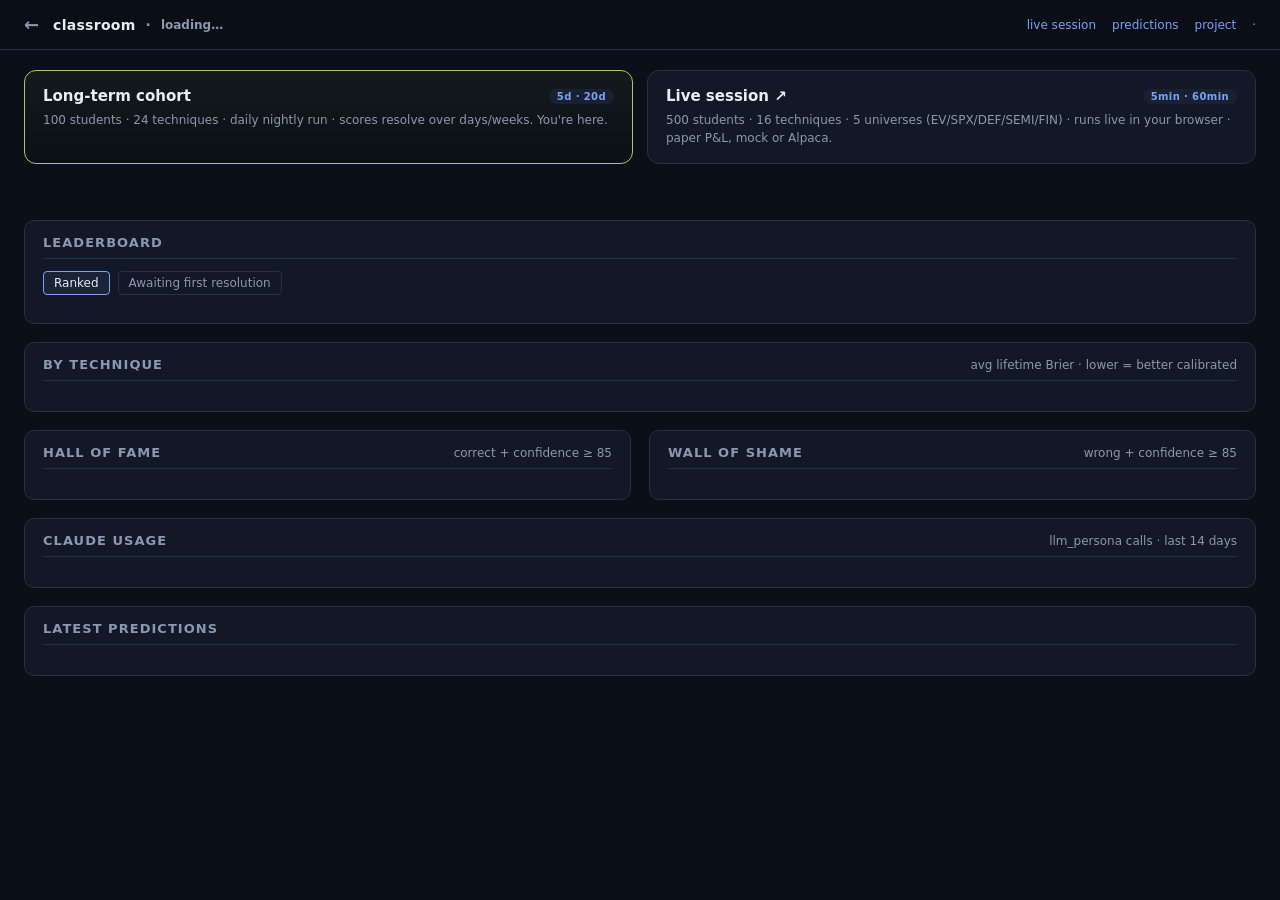
==== static/classroom.html @ 59929da6 "Initial public release Snapshot of the private development repo at ca01cda (2026-09-15). History pri" ====
<!DOCTYPE html>
<html lang="en" class="dark">
<head>
  <meta charset="UTF-8" />
  <meta name="viewport" content="width=device-width, initial-scale=1.0" />
  <title>classroom · forecasters</title>
  <link rel="icon" type="image/svg+xml" href="/static/favicon.svg" />
  <link rel="stylesheet" href="/static/style.css" />
  <link rel="stylesheet" href="/static/classroom.css" />
</head>
<body>
  <header class="topbar">
    <div class="brand">
      <a href="/" class="back-link">←</a>
      <span class="brand-text">classroom</span>
      <span class="muted">·</span>
      <span class="muted small" id="overview-hdr">loading…</span>
    </div>
    <div class="meta">
      <a href="/classroom/live" class="topnav-link small">live session</a>
      <a href="/predictions" class="topnav-link small">predictions</a>
      <a href="/project/classroom" class="topnav-link small">project</a>
      <span class="muted small" id="cls-last">·</span>
    </div>
  </header>

  <main class="cls-main">
    <section class="cohort-picker">
      <a href="/classroom" class="cohort-card cohort-current">
        <div class="cohort-card-head">
          <h2>Long-term cohort</h2>
          <span class="cohort-tag">5d · 20d</span>
        </div>
        <p class="muted small">100 students · 24 techniques · daily nightly run · scores resolve over days/weeks. You're here.</p>
      </a>
      <a href="/classroom/live" class="cohort-card">
        <div class="cohort-card-head">
          <h2>Live session ↗</h2>
          <span class="cohort-tag">5min · 60min</span>
        </div>
        <p class="muted small">500 students · 16 techniques · 5 universes (EV/SPX/DEF/SEMI/FIN) · runs live in your browser · paper P&amp;L, mock or Alpaca.</p>
      </a>
    </section>

    <section id="overview-cards" class="cls-cards"></section>

    <section class="panel" id="learning-lab" hidden>
      <div class="panel-head">
        <h2>Learning Lab</h2>
        <span class="muted small" id="learning-lab-stamp"></span>
      </div>
      <div id="learning-lab-overview" class="cls-cards"></div>
      <div class="cls-two-col" style="margin-top:14px">
        <div>
          <h3 class="muted-small">Improving (trajectory ↘)</h3>
          <div id="lab-improving" class="cls-table"></div>
        </div>
        <div>
          <h3 class="muted-small">Most learned vs naive 70%</h3>
          <div id="lab-most-learned" class="cls-table"></div>
        </div>
      </div>
      <div class="cls-two-col" style="margin-top:14px">
        <div>
          <h3 class="muted-small">Deteriorating (trajectory ↗)</h3>
          <div id="lab-deteriorating" class="cls-table"></div>
        </div>
        <div>
          <h3 class="muted-small">Retirement candidates</h3>
          <div id="lab-retirement" class="cls-table"></div>
        </div>
      </div>
    </section>

    <section class="panel" id="leaderboard-panel">
      <div class="panel-head">
        <h2>Leaderboard</h2>
        <span class="muted small" id="leaderboard-summary"></span>
      </div>
      <div class="cls-tabs">
        <button class="cls-tab active" data-tab="resolved">Ranked</button>
        <button class="cls-tab" data-tab="unresolved">Awaiting first resolution</button>
      </div>
      <div id="leaderboard" class="cls-table"></div>
    </section>

    <section class="panel" id="technique-panel">
      <div class="panel-head">
        <h2>By technique</h2>
        <span class="muted small">avg lifetime Brier · lower = better calibrated</span>
      </div>
      <div id="technique-table" class="cls-table"></div>
    </section>

    <section class="cls-two-col">
      <section class="panel" id="hof-panel">
        <div class="panel-head">
          <h2>Hall of Fame</h2>
          <span class="muted small">correct + confidence ≥ 85</span>
        </div>
        <div id="hof-list" class="cls-hall"></div>
      </section>

      <section class="panel" id="wos-panel">
        <div class="panel-head">
          <h2>Wall of Shame</h2>
          <span class="muted small">wrong + confidence ≥ 85</span>
        </div>
        <div id="wos-list" class="cls-hall"></div>
      </section>
    </section>

    <section class="panel" id="usage-panel">
      <div class="panel-head">
        <h2>Claude usage</h2>
        <span class="muted small">llm_persona calls · last 14 days</span>
      </div>
      <div id="usage-content"></div>
    </section>

    <section class="panel" id="latest-panel">
      <div class="panel-head">
        <h2>Latest predictions</h2>
        <span class="muted small" id="latest-count"></span>
      </div>
      <div id="latest-list" class="cls-latest"></div>
    </section>
  </main>

  <script src="/static/classroom.js"></script>
</body>
</html>
---- static/style.css ----
:root {
  --bg: #0b0f17;
  --panel: #121826;
  --panel-2: #182032;
  --border: #233048;
  --text: #e6edf3;
  --muted: #8b98ad;
  --accent: #7aa2f7;
  --accent-2: #9ece6a;
  --warn: #e0af68;
  --bad: #f7768e;
  --code-bg: #0f1320;
}

html.light {
  --bg: #f6f7f9;
  --panel: #ffffff;
  --panel-2: #f1f3f7;
  --border: #d8dde6;
  --text: #1a2236;
  --muted: #5b6577;
  --accent: #2c5fda;
  --accent-2: #2f9e44;
  --warn: #b27a16;
  --bad: #d63b58;
  --code-bg: #eef1f5;
}

html.light .topbar { background: rgba(246,247,249,0.95); }
html.light .toast { box-shadow: 0 8px 24px rgba(0,0,0,0.08); }
html.light .heatmap-cell[fill="rgb(122,162,247)"] { fill: #c8d4f0; } /* slight tweak; minimal — main palette already adapts */
html.light .terminal { background: #1a2236; color: #e6edf3; }

* { box-sizing: border-box; }
html, body { margin: 0; padding: 0; height: 100%; background: var(--bg); color: var(--text); }
body { font-family: -apple-system, BlinkMacSystemFont, "SF Pro Display", "Inter", system-ui, sans-serif; font-size: 14px; -webkit-font-smoothing: antialiased; }
code, pre { font-family: "SF Mono", "Menlo", "Monaco", monospace; font-size: 12.5px; }
button, input, select, textarea { font: inherit; }
input:focus, select:focus, textarea:focus, button:focus-visible { outline: 2px solid var(--accent); outline-offset: 1px; }
::selection { background: rgba(122,162,247,0.3); }

.topbar {
  display: flex; align-items: center; justify-content: space-between;
  padding: 14px 24px;
  border-bottom: 1px solid var(--border);
  position: sticky; top: 0; background: rgba(11,15,23,0.95); backdrop-filter: blur(8px); z-index: 10;
  flex-wrap: wrap; gap: 8px;
}
@media (max-width: 640px) {
  .topbar { padding: 10px 12px; }
  .topbar .meta { font-size: 11px; gap: 10px; }
  .brand-text { font-size: 14px; }
  .meta span#last-update { display: none; }
}
.brand { display: flex; align-items: center; gap: 10px; font-weight: 600; }
.brand-text { letter-spacing: 0.02em; }
.meta { color: var(--muted); display: flex; gap: 16px; align-items: center; }
.topnav-link { color: var(--accent); text-decoration: none; font-size: 12px; }
.topnav-link:hover { text-decoration: underline; }
.theme-toggle {
  background: transparent; border: 1px solid var(--border); color: var(--text);
  width: 28px; height: 28px; border-radius: 6px; cursor: pointer; padding: 0;
  font-size: 14px; line-height: 1; display: inline-flex; align-items: center; justify-content: center;
}
.theme-toggle:hover { border-color: var(--accent); }

.running-indicator {
  display: inline-flex; align-items: center; gap: 6px;
  background: rgba(158,206,106,0.12); border: 1px solid rgba(158,206,106,0.3);
  color: var(--accent-2); padding: 4px 10px; border-radius: 999px;
  font-size: 11px; font-weight: 600; letter-spacing: 0.04em;
}
.running-indicator::before {
  content: ''; display: inline-block; width: 6px; height: 6px; border-radius: 50%;
  background: var(--accent-2);
  animation: rip 1.4s infinite;
}
@keyframes rip {
  0%, 100% { box-shadow: 0 0 0 0 rgba(158,206,106,0.7); }
  50% { box-shadow: 0 0 0 6px rgba(158,206,106,0); }
}
.muted { color: var(--muted); }
.small { font-size: 12px; }
.dot { width: 8px; height: 8px; border-radius: 50%; background: var(--accent-2); display: inline-block; }
.pulse { box-shadow: 0 0 0 0 rgba(158, 206, 106, 0.7); animation: pulse 2s infinite; }
@keyframes pulse {
  0% { box-shadow: 0 0 0 0 rgba(158,206,106,0.7); }
  70% { box-shadow: 0 0 0 8px rgba(158,206,106,0); }
  100% { box-shadow: 0 0 0 0 rgba(158,206,106,0); }
}

main { padding: 24px; display: grid; grid-template-rows: auto auto auto; gap: 24px; }
/* Grid items' automatic minimum size is content-based — a wide horizontal
   scroller (the showcase shelf) would otherwise set the whole page's width. */
main > * { min-width: 0; }

.onboarding { padding: 22px 28px; border: 1px solid rgba(158,206,106,0.3); background: rgba(158,206,106,0.05); }
.onboarding-steps { padding-left: 22px; margin: 12px 0 0; display: flex; flex-direction: column; gap: 10px; }
.onboarding-steps li { font-size: 13px; line-height: 1.55; }
.onboarding-steps li.done { color: var(--muted); }
.onboarding-steps li.done .step-action { display: none; }
.onboarding-steps .step-action { color: var(--accent); margin-left: 6px; }
.onboarding-steps .step-action a { color: inherit; }

.since-banner { padding: 16px 22px; border: 1px solid rgba(122,162,247,0.4); background: rgba(122,162,247,0.06); }
.since-content { display: flex; align-items: center; gap: 14px; flex-wrap: wrap; }
.since-label { font-size: 10px; color: var(--accent); letter-spacing: 0.08em; font-weight: 700; }
#since-summary { flex: 1; font-size: 13px; }
#since-summary b { color: var(--accent-2); }
.since-detail { margin-top: 12px; }
.since-detail ul { list-style: none; padding: 0; margin: 0; display: flex; flex-direction: column; gap: 4px; }
.since-detail li { font-size: 12px; padding: 4px 0; }
.since-detail .ng-proj { color: var(--accent); font-weight: 600; margin-right: 8px; font-size: 11px; }

.now-next { display: grid; grid-template-columns: 1fr 1.2fr; gap: 16px; }
@media (max-width: 900px) { .now-next { grid-template-columns: 1fr; } }
@media (max-width: 640px) { .now-now-block { padding: 14px 16px; } .now-countdown { font-size: 22px; } }
.now-block {
  background: var(--panel); border: 1px solid var(--border); border-radius: 14px;
  padding: 20px 24px;
  background-image: linear-gradient(180deg, rgba(122,162,247,0.04) 0%, transparent 100%);
}
.now-label { font-size: 10px; color: var(--accent); letter-spacing: 0.1em; font-weight: 700; margin-bottom: 10px; }
.now-name { font-size: 17px; font-weight: 600; margin-bottom: 6px; letter-spacing: -0.01em; }
.now-countdown { font-size: 30px; font-weight: 700; color: var(--accent-2); font-variant-numeric: tabular-nums; margin-bottom: 8px; letter-spacing: -0.02em; }
.now-block.is-blocked .now-countdown { color: var(--bad); }

.pred-grid { display: grid; grid-template-columns: repeat(auto-fill, minmax(360px, 1fr)); gap: 16px; }
@media (max-width: 640px) { .pred-grid { grid-template-columns: 1fr; } }
.pred-card { background: var(--panel); border: 1px solid var(--border); border-radius: 12px; padding: 18px; }
.pred-head { display: flex; justify-content: space-between; align-items: flex-start; gap: 12px; margin-bottom: 10px; }
.pred-title { display: flex; align-items: baseline; gap: 8px; }
.pred-ticker { font-weight: 700; font-size: 16px; }
.pred-meta { display: flex; justify-content: space-between; gap: 12px; font-size: 12px; margin-bottom: 10px; }
.pred-reasoning { font-size: 13px; line-height: 1.5; color: var(--text); margin: 8px 0; }
.pred-inval summary { font-size: 12px; color: var(--accent); cursor: pointer; padding: 4px 0; }
.pred-inval ul { padding-left: 18px; margin: 6px 0; font-size: 12px; }
.pred-id { font-family: "SF Mono", monospace; margin-top: 10px; word-break: break-all; }

.buckets { display: block; }
.bucket-grid { display: grid; grid-template-columns: repeat(auto-fit, minmax(140px, 1fr)); gap: 12px; }
.bucket { background: var(--panel-2); border-radius: 8px; padding: 14px 16px; text-align: center; }
.bucket-range { font-size: 11px; color: var(--muted); text-transform: uppercase; letter-spacing: 0.04em; }
.bucket-rate { font-size: 24px; font-weight: 700; margin: 6px 0; }
.bucket-detail { font-size: 11px; }

.date-filter-banner { background: rgba(122,162,247,0.1); border: 1px solid rgba(122,162,247,0.3); padding: 10px 16px; border-radius: 8px; display: flex; justify-content: space-between; align-items: center; gap: 12px; margin-bottom: 16px; }

.journal { display: flex; flex-direction: column; gap: 24px; }
.hour-group { display: flex; flex-direction: column; gap: 12px; }
.hour-label { font-size: 12px; color: var(--muted); text-transform: uppercase; letter-spacing: 0.06em; margin: 0; padding-bottom: 8px; border-bottom: 1px solid var(--border); }
.hour-entries { display: flex; flex-direction: column; gap: 12px; }
.jrnl-entry { display: grid; grid-template-columns: 4px 1fr; gap: 14px; background: var(--panel); border: 1px solid var(--border); border-radius: 10px; overflow: hidden; }
.jrnl-spine { width: 4px; min-height: 100%; }
.jrnl-body { padding: 14px 18px 16px 0; }
.jrnl-head { display: flex; align-items: baseline; gap: 8px; margin-bottom: 6px; }
.jrnl-proj { font-weight: 700; font-size: 11px; text-transform: uppercase; letter-spacing: 0.04em; }
.jrnl-sha { font-family: "SF Mono", monospace; }
.jrnl-subject { margin: 4px 0 8px; font-size: 15px; font-weight: 600; }
.jrnl-bodytext {
  background: var(--code-bg); border: 1px solid var(--border); border-radius: 6px;
  padding: 10px 12px; font-size: 12px; line-height: 1.5; margin: 6px 0;
  white-space: pre-wrap; word-break: break-word; max-height: 220px; overflow-y: auto;
  font-family: "SF Mono", "Menlo", monospace;
}
.jrnl-stat { font-family: "SF Mono", monospace; margin-top: 6px; }

#window-select, #search-commits {
  background: var(--code-bg); border: 1px solid var(--border); color: var(--text);
  padding: 4px 10px; border-radius: 6px; font-family: inherit; font-size: 12px;
}
#window-select:focus, #search-commits:focus { outline: none; border-color: var(--accent); }
#search-commits { width: 240px; }

.search-list { list-style: none; padding: 0; margin: 0; display: flex; flex-direction: column; gap: 8px; }
.search-list li { display: grid; grid-template-columns: 110px 70px 1fr auto; gap: 12px; align-items: baseline; padding: 6px 0; border-bottom: 1px dashed var(--border); }
.search-list li:last-child { border-bottom: none; }
.search-list .proj-tag { font-weight: 700; font-size: 11px; text-transform: uppercase; letter-spacing: 0.04em; }
.search-list .search-subject mark { background: rgba(255,193,7,0.3); color: var(--text); padding: 1px 3px; border-radius: 2px; }

.hero-grid { display: grid; grid-template-columns: repeat(auto-fit, minmax(120px, 1fr)); gap: 12px; }
.hero-tile { background: var(--panel-2); border-radius: 8px; padding: 12px 14px; }
.hero-tile.big { grid-column: span 2; background: rgba(122,162,247,0.08); border: 1px solid rgba(122,162,247,0.25); }
.hero-tile .v { font-size: 28px; font-weight: 700; line-height: 1; color: var(--accent); }
.hero-tile .k { font-size: 11px; color: var(--muted); text-transform: uppercase; letter-spacing: 0.04em; margin-top: 4px; }
.hero-tile.big .v { font-size: 40px; }

.bp-block { padding: 10px 0 10px 14px; border-left: 3px solid var(--border); margin-bottom: 14px; }
.bp-head { display: flex; justify-content: space-between; align-items: baseline; margin-bottom: 6px; }
.bp-name { font-weight: 700; font-size: 13px; text-transform: uppercase; letter-spacing: 0.04em; }
.bp-subjects { padding-left: 16px; margin: 0; }
.bp-subjects li { font-size: 13px; padding: 2px 0; line-height: 1.5; }

.mc-list { list-style: none; padding: 0; margin: 0; display: flex; flex-direction: column; gap: 6px; }
.mc-list li { display: grid; grid-template-columns: 1fr 100px 30px; gap: 10px; align-items: center; }
.mc-path { font-size: 11px; word-break: break-all; }
.mc-bar { background: var(--panel-2); height: 6px; border-radius: 3px; overflow: hidden; }
.mc-bar > div { height: 100%; background: var(--accent); border-radius: 3px; }

.digest-commits { list-style: none; padding: 0; margin: 0; max-height: 480px; overflow-y: auto; }
.digest-commits li { padding: 6px 0; border-bottom: 1px dashed var(--border); display: grid; grid-template-columns: 110px 1fr; gap: 12px; font-size: 13px; }
.digest-commits li:last-child { border-bottom: none; }
.digest-commits .proj-tag { font-weight: 700; font-size: 11px; text-transform: uppercase; letter-spacing: 0.04em; }

#digest-window { background: var(--code-bg); border: 1px solid var(--border); color: var(--text); padding: 4px 10px; border-radius: 6px; font-size: 12px; }
@media (max-width: 640px) { .search-list li { grid-template-columns: 1fr; gap: 4px; } }
.now-block.is-blocked::after { content: 'BLOCKED'; display: inline-block; background: var(--bad); color: #fff; font-size: 10px; padding: 2px 8px; border-radius: 4px; font-weight: 600; letter-spacing: 0.04em; margin-top: 4px; }
.next-goals { list-style: none; padding: 0; margin: 0; display: flex; flex-direction: column; gap: 6px; }
.next-goals li { font-size: 13px; padding: 4px 0; }
.next-goals li::before { content: '○ '; color: var(--muted); }
.next-goals li .ng-proj { color: var(--accent); font-weight: 600; margin-right: 8px; font-size: 11px; text-transform: uppercase; letter-spacing: 0.04em; }

.diff-body { display: flex; flex-direction: column; gap: 12px; }
.diff-files { list-style: none; padding: 0; margin: 0; display: flex; flex-direction: column; gap: 4px; }
.diff-file { display: flex; justify-content: space-between; align-items: center; gap: 12px; padding: 6px 12px; background: var(--panel-2); border-radius: 6px; font-size: 12px; cursor: pointer; flex-wrap: wrap; }
.diff-file:hover { outline: 1px solid var(--accent); }
.diff-file .file-diff-content { width: 100%; margin-top: 8px; }
.diff-file .file-diff-content pre.file-diff {
  background: var(--code-bg); border: 1px solid var(--border); border-radius: 6px;
  padding: 10px 12px; font-size: 11.5px; line-height: 1.5; max-height: 380px;
  overflow: auto; margin: 0; white-space: pre;
}
.diff-add { color: var(--accent-2); display: block; }
.diff-del { color: var(--bad); display: block; }
.diff-meta { color: var(--muted); display: block; }
.diff-hunk { color: var(--accent); display: block; font-weight: 600; }
.diff-file code { font-size: 12px; color: var(--text); background: transparent; padding: 0; }
.diff-flag { font-size: 10px; padding: 2px 8px; border-radius: 4px; font-weight: 600; letter-spacing: 0.04em; text-transform: uppercase; background: rgba(122,162,247,0.2); color: var(--accent); }
.diff-file.modified .diff-flag { background: rgba(224,175,104,0.2); color: var(--warn); }
.diff-file.added .diff-flag { background: rgba(158,206,106,0.2); color: var(--accent-2); }
.diff-file.deleted .diff-flag { background: rgba(247,118,142,0.2); color: var(--bad); }
.diff-file.untracked .diff-flag { background: rgba(139,152,173,0.2); color: var(--muted); }
.diff-stat { background: var(--code-bg); padding: 12px; border-radius: 6px; margin: 0; font-family: "SF Mono", monospace; white-space: pre-wrap; }

.commit-form { display: flex; flex-direction: column; gap: 8px; margin-top: 8px; }
.commit-form textarea {
  background: var(--code-bg); border: 1px solid var(--border); color: var(--text);
  padding: 8px 10px; border-radius: 6px; font-family: inherit; font-size: 13px; resize: vertical;
}
.commit-form textarea:focus { outline: none; border-color: var(--accent); }
.commit-foot { display: flex; align-items: center; gap: 12px; justify-content: flex-end; }
.commit-push { font-size: 12px; color: var(--muted); display: flex; align-items: center; gap: 6px; margin-right: auto; }
#commit-status { flex: 1; text-align: right; }

.chart-wrap {
  background: linear-gradient(180deg, #0d1320 0%, #0a0e18 100%);
  border: 1px solid var(--border); border-radius: 10px; padding: 12px 14px;
  box-shadow: inset 0 1px 0 rgba(255,255,255,0.02);
}
.chart-wrap svg {
  width: 100%; height: auto; display: block;
  shape-rendering: geometricPrecision;
}
.chart-legend { margin-top: 14px; display: flex; flex-wrap: wrap; gap: 10px; font-size: 12px; }
.chart-legend .legend-item { padding: 4px 10px; border-radius: 6px; transition: background 100ms; }
.chart-legend .legend-item:hover { background: rgba(122,162,247,0.08); }
.chart-legend .legend-swatch { width: 14px; height: 3px; border-radius: 2px; box-shadow: 0 0 4px currentColor; }
.chart-legend .legend-item { display: inline-flex; align-items: center; gap: 6px; }
.chart-legend .legend-swatch { width: 12px; height: 3px; border-radius: 2px; }
.chart-legend .legend-pct { font-weight: 600; font-variant-numeric: tabular-nums; }
.chart-legend .legend-pct.up { color: var(--accent-2); }
.chart-legend .legend-pct.down { color: var(--bad); }
.chart-legend .legend-link { color: inherit; text-decoration: none; padding: 4px 8px; border-radius: 6px; }
.chart-legend .legend-link:hover { background: var(--panel-2); }
.chart-empty { padding: 20px; text-align: center; }

/* Ticker drill-down page */
.ticker-stats { padding: 18px 24px; }
.ticker-tiles { display: grid; grid-template-columns: repeat(auto-fit, minmax(120px, 1fr)); gap: 10px; }
.t-tile { background: var(--panel-2); border-radius: 8px; padding: 10px 14px; }
.t-tile .k { font-size: 10px; color: var(--muted); text-transform: uppercase; letter-spacing: 0.06em; }
.t-tile .v { font-weight: 700; font-size: 16px; margin-top: 2px; font-variant-numeric: tabular-nums; }
.t-tile.up .v { color: var(--accent-2); }
.t-tile.down .v { color: var(--bad); }

.chart-type-toggle { display: inline-flex; border: 1px solid var(--border); border-radius: 6px; overflow: hidden; }
.chart-type-btn {
  background: transparent; border: none; color: var(--muted);
  padding: 4px 10px; font-size: 11px; font-family: inherit; cursor: pointer;
  text-transform: uppercase; letter-spacing: 0.04em;
}
.chart-type-btn.active { background: rgba(122,162,247,0.18); color: var(--accent); }
.chart-type-btn:not(.active):hover { background: var(--panel-2); }
.bb-toggle { display: inline-flex; align-items: center; gap: 6px; font-size: 11px; color: var(--muted); margin-left: 8px; cursor: pointer; }
.bb-toggle input { cursor: pointer; }

.filings-list, .news-list { list-style: none; padding: 0; margin: 0; display: flex; flex-direction: column; gap: 6px; max-height: 320px; overflow-y: auto; }
.filings-list li { display: grid; grid-template-columns: 80px 50px 1fr auto; gap: 10px; align-items: baseline; padding: 6px 0; border-bottom: 1px dashed var(--border); font-size: 12px; }
.filings-list li:last-child { border: none; }
.filings-list .f-date { color: var(--muted); font-size: 11px; font-variant-numeric: tabular-nums; }
.filings-list .f-form { color: var(--accent); font-weight: 600; font-size: 11px; }
.filings-list .f-items { font-family: "SF Mono", monospace; font-size: 11px; color: var(--muted); }
.filings-list a { color: inherit; text-decoration: none; }

.news-list li { padding: 8px 0; border-bottom: 1px dashed var(--border); }
.news-list li:last-child { border: none; }
.news-list .news-title { color: var(--text); text-decoration: none; font-size: 13px; line-height: 1.4; }
.news-list .news-title:hover { color: var(--accent); }

.ticker-pred-list { list-style: none; padding: 0; margin: 0; display: flex; flex-direction: column; gap: 8px; }
.ticker-pred-list li { background: var(--panel-2); border-radius: 8px; padding: 10px 14px; }
.ticker-pred-list .p-head { display: flex; justify-content: space-between; align-items: baseline; gap: 12px; font-size: 13px; flex-wrap: wrap; }
.ticker-pred-list .p-reason { font-size: 12.5px; line-height: 1.5; margin: 6px 0 0; color: var(--muted); }

#window-select { background: var(--code-bg); border: 1px solid var(--border); color: var(--text); padding: 4px 10px; border-radius: 6px; font-size: 12px; }
.chart-controls { display: flex; align-items: center; gap: 14px; }
.demo-toggle { font-size: 11px; color: var(--muted); display: flex; align-items: center; gap: 6px; cursor: pointer; }
.demo-toggle input { cursor: pointer; }

/* Analytics tables and ranks */
.mom-grid { display: grid; grid-template-columns: 1fr 1fr; gap: 16px; }
@media (max-width: 700px) { .mom-grid { grid-template-columns: 1fr; } }
.mom-block h3 { font-size: 11px; color: var(--muted); text-transform: uppercase; letter-spacing: 0.08em; margin: 0 0 8px; }
.mom-row { display: grid; grid-template-columns: 60px 1fr 60px; gap: 8px; align-items: center; padding: 5px 0; font-size: 12px; border-bottom: 1px dashed var(--border); }
.mom-row:last-child { border: none; }
.mom-row .mom-tick { font-weight: 700; color: var(--accent); font-size: 12px; font-family: "SF Mono", monospace; }
.mom-row .mom-bar { height: 10px; background: var(--panel-2); border-radius: 5px; overflow: hidden; position: relative; }
.mom-row .mom-bar div { height: 100%; border-radius: 5px; }
.mom-row .mom-pct { font-weight: 700; font-variant-numeric: tabular-nums; text-align: right; font-size: 11px; }
.mom-row.up .mom-pct { color: var(--accent-2); }
.mom-row.down .mom-pct { color: var(--bad); }

/* Sector bars */
.sector-rows { display: flex; flex-direction: column; gap: 8px; }
.sector-row { display: grid; grid-template-columns: 180px 1fr 80px 60px; gap: 12px; align-items: center; padding: 6px 0; font-size: 12.5px; }
@media (max-width: 700px) { .sector-row { grid-template-columns: 1fr; gap: 4px; } }
.sector-row .s-name { font-weight: 600; }
.sector-row .s-desc { color: var(--muted); font-size: 11px; }
.sector-row .s-bar { height: 14px; background: var(--panel-2); border-radius: 7px; overflow: hidden; position: relative; }
.sector-row .s-bar > div { height: 100%; }
.sector-row .s-bar.up > div { background: linear-gradient(90deg, rgba(158,206,106,0.35), rgba(158,206,106,0.7)); }
.sector-row .s-bar.down > div { background: linear-gradient(90deg, rgba(247,118,142,0.7), rgba(247,118,142,0.35)); }
.sector-row .s-ret { font-weight: 700; text-align: right; font-variant-numeric: tabular-nums; }
.sector-row .s-ret.up { color: var(--accent-2); }
.sector-row .s-ret.down { color: var(--bad); }
.sector-row .s-vol { color: var(--muted); font-size: 11px; text-align: right; }

/* Correlation heatmap */
.corr-wrap { overflow-x: auto; }
.corr-table { border-collapse: separate; border-spacing: 1px; font-size: 10px; }
.corr-table th { font-weight: 700; padding: 4px 6px; color: var(--muted); }
.corr-table th.row { text-align: right; }
.corr-table th.col { writing-mode: vertical-rl; transform: rotate(180deg); height: 60px; vertical-align: bottom; }
.corr-table td { width: 22px; height: 22px; text-align: center; border-radius: 2px; cursor: help; font-size: 9px; font-weight: 600; }

.briefings-grid { display: grid; grid-template-columns: repeat(14, 1fr); gap: 6px; }
@media (max-width: 700px) { .briefings-grid { grid-template-columns: repeat(7, 1fr); } }
.brief-cell {
  background: var(--panel-2); border: 1px solid var(--border); border-radius: 6px;
  padding: 8px 4px; text-align: center; font-size: 11px;
}
.brief-cell.weekend { opacity: 0.65; }
.brief-cell.today { border-color: var(--accent-2); border-width: 1.5px; }
.brief-cell.exists { background: rgba(158,206,106,0.12); border-color: rgba(158,206,106,0.3); }
.brief-cell.has-tbd { background: rgba(224,175,104,0.15); border-color: rgba(224,175,104,0.35); }
.brief-cell .b-date { font-weight: 600; }
.brief-cell .b-weekday { color: var(--muted); font-size: 10px; }
.brief-cell .b-icon { margin-top: 4px; font-size: 14px; line-height: 1; }
.brief-cell.exists .b-icon { color: var(--accent-2); }
.brief-cell.has-tbd .b-icon { color: var(--warn); }
.brief-cell.clickable { cursor: pointer; transition: transform 120ms ease, border-color 120ms ease; }
.brief-cell.clickable:hover { transform: translateY(-1px); border-color: var(--accent); }
.brief-cell.clickable:focus-visible { outline: 2px solid var(--accent); outline-offset: 2px; }
.brief-cell:not(.exists):not(.has-tbd) .b-icon { color: var(--muted); }

#notes-textarea {
  width: 100%; min-height: 100px; max-height: 300px; resize: vertical;
  background: var(--code-bg); color: var(--text); border: 1px solid var(--border);
  border-radius: 8px; padding: 12px 14px; font-family: "SF Mono", monospace;
  font-size: 12.5px; line-height: 1.5;
}
#notes-textarea:focus { outline: none; border-color: var(--accent); }
.notes-rendered { margin-top: 14px; padding-top: 14px; border-top: 1px solid var(--border); }
.notes-rendered:empty { display: none; padding: 0; border: none; }

.goals-body { display: flex; flex-direction: column; gap: 18px; }
.goals-section-name { font-size: 11px; color: var(--muted); text-transform: uppercase; letter-spacing: 0.06em; margin-bottom: 8px; }
.goals-list { list-style: none; padding: 0; margin: 0; display: flex; flex-direction: column; gap: 4px; }
.goal-item { display: grid; grid-template-columns: 22px 1fr; gap: 10px; align-items: start; padding: 4px 0; }
.goal-item.done .goal-label { color: var(--muted); text-decoration: line-through; text-decoration-thickness: 1px; }
.goal-checkbox {
  width: 18px; height: 18px; border-radius: 4px; border: 1.5px solid var(--border);
  background: transparent; color: var(--accent-2); cursor: pointer; padding: 0;
  font-size: 13px; line-height: 1; display: inline-flex; align-items: center; justify-content: center;
  margin-top: 2px;
}
.goal-checkbox:hover { border-color: var(--accent); }
.goal-item.done .goal-checkbox { background: var(--accent-2); color: #0b0f17; border-color: var(--accent-2); }
.goal-label { font-size: 13px; line-height: 1.5; color: var(--text); }

/* ----- Live classroom ----- */
.live-main { display: grid; grid-template-columns: 1fr; gap: 16px; padding: 16px 24px 24px; }
@media (min-width: 1100px) {
  .live-main { grid-template-columns: 1fr 1.4fr; grid-template-rows: auto auto; }
  .live-board { grid-row: 1 / 3; grid-column: 1; }
  #grid-panel { grid-column: 2; grid-row: 1; }
  .live-tape { grid-column: 2; grid-row: 2; }
}
.live-board { padding: 14px 16px; }
.board-charts { display: grid; grid-template-columns: 1fr; gap: 10px; }
.board-chart {
  background: var(--panel-2); border: 1px solid var(--border); border-radius: 8px;
  padding: 10px 12px;
}
.board-chart-head {
  display: flex; align-items: baseline; justify-content: space-between;
  margin-bottom: 6px;
}
.board-chart-symbol { font-weight: 700; font-size: 14px; letter-spacing: 0.02em; }
.board-chart-price { font-variant-numeric: tabular-nums; font-size: 13px; }
.board-chart-svg { width: 100%; height: 60px; display: block; }

.regime-strip {
  display: grid;
  grid-template-columns: repeat(auto-fit, minmax(110px, 1fr));
  gap: 6px;
  margin-bottom: 12px;
}
.regime-cell {
  background: var(--panel-2);
  border: 1px solid var(--border);
  border-radius: 6px;
  padding: 6px 8px;
  border-left-width: 3px;
}
.regime-symbol { font-weight: 700; font-size: 11px; letter-spacing: 0.04em; }
.regime-label { font-size: 11px; font-weight: 600; margin: 2px 0; }
.regime-detail { font-size: 10px; font-variant-numeric: tabular-nums; }
.regime-armed { font-size: 10px; font-style: italic; margin-top: 2px; }

.student-grid {
  display: grid;
  /* Auto-fill responsive: each cell ≥ 44px. Was hardcoded to 10 cols
     which produced a 25-row tower at 250 students. */
  grid-template-columns: repeat(auto-fill, minmax(44px, 1fr));
  gap: 4px;
  padding: 4px;
}
.st-cell {
  aspect-ratio: 1;
  display: flex; flex-direction: column; align-items: center; justify-content: center;
  border-radius: 4px; border: 1px solid transparent;
  cursor: pointer;
  transition: transform 100ms, border-color 100ms, box-shadow 200ms;
  font-size: 9px; color: #fff;
  text-shadow: 0 1px 1px rgba(0,0,0,0.4);
}
.st-cell:hover { transform: scale(1.08); border-color: rgba(255,255,255,0.5); z-index: 1; }
.st-cell-name { font-weight: 700; letter-spacing: 0.04em; }
.st-cell-pnl { font-size: 8px; opacity: 0.85; font-variant-numeric: tabular-nums; }
.st-cell.has-open { border-color: rgba(255,255,255,0.4); box-shadow: 0 0 0 1px rgba(255,255,255,0.2); }
.st-cell.pulse { animation: stpulse 400ms ease-out; }
@keyframes stpulse {
  0% { transform: scale(1); box-shadow: 0 0 0 0 rgba(255,255,255,0.7); }
  50% { transform: scale(1.15); box-shadow: 0 0 0 6px rgba(255,255,255,0); }
  100% { transform: scale(1); }
}

.tape-list { list-style: none; padding: 0; margin: 0; display: flex; flex-direction: column; gap: 4px; max-height: 360px; overflow-y: auto; }
.tape-list li {
  display: grid; grid-template-columns: 70px 18px 60px 1fr auto;
  gap: 8px; align-items: baseline;
  padding: 4px 8px; border-radius: 6px;
  background: var(--panel-2);
  font-size: 12px;
}
.tape-time { color: var(--muted); font-variant-numeric: tabular-nums; font-size: 11px; }
.tape-symbol { font-weight: 600; }
.tape-text { color: var(--text); font-variant-numeric: tabular-nums; }
.tape-meta { color: var(--muted); font-size: 11px; text-align: right; }

.st-detail-stats { display: grid; grid-template-columns: repeat(2, 1fr); gap: 10px 18px; margin-top: 8px; }
.st-detail-list { list-style: none; padding: 0; margin: 6px 0; display: flex; flex-direction: column; gap: 4px; }
.st-detail-list li { display: flex; gap: 8px; align-items: baseline; font-size: 12px; }
.st-detail-list .st-symbol { font-weight: 600; min-width: 50px; }
.st-detail-list .good { color: var(--accent-2); font-weight: 600; }
.st-detail-list .bad { color: var(--bad); font-weight: 600; }
.st-detail-list .muted { color: var(--muted); }
#provider-select { font-size: 11px; min-width: 130px; }

.legend { display: flex; gap: 12px; flex-wrap: wrap; align-items: center; }
.legend-item { display: inline-flex; align-items: center; gap: 6px; }
.legend-swatch { display: inline-block; width: 14px; height: 14px; border-radius: 3px; }

.cohort-picker {
  display: grid; grid-template-columns: repeat(auto-fit, minmax(280px, 1fr));
  gap: 14px; margin-bottom: 20px;
}
.cohort-card {
  background: var(--panel); border: 1px solid var(--border); border-radius: 12px;
  padding: 16px 18px;
  text-decoration: none; color: inherit;
  transition: border-color 120ms, transform 120ms;
}
.cohort-card:hover { border-color: var(--accent); transform: translateY(-1px); }
.cohort-card.cohort-current { border-color: var(--accent-2); background: linear-gradient(180deg, rgba(158,206,106,0.06), transparent); cursor: default; }
.cohort-card.cohort-current:hover { transform: none; }
.cohort-card-head { display: flex; justify-content: space-between; align-items: center; margin-bottom: 6px; }
.cohort-card h2 { margin: 0; font-size: 15px; }
.cohort-tag {
  font-size: 10px; padding: 2px 8px; border-radius: 999px;
  background: var(--panel-2); color: var(--accent);
  font-weight: 600; letter-spacing: 0.04em;
}
.cohort-card p { margin: 0; line-height: 1.5; }

.tech-table-grid { width: 100%; border-collapse: collapse; font-size: 12px; }
.tech-table-grid th { text-align: left; color: var(--muted); font-weight: 500; padding: 6px 8px; border-bottom: 1px solid var(--border); font-size: 11px; text-transform: uppercase; letter-spacing: 0.04em; }
.tech-table-grid th.num, .tech-table-grid td.num { text-align: right; }
.tech-table-grid td { padding: 6px 8px; border-bottom: 1px solid rgba(122,162,247,0.06); }
.tech-table-grid tbody tr:hover { background: rgba(122,162,247,0.04); }
.tech-table-grid code { font-size: 11px; color: var(--accent); }

.sessions-ul { list-style: none; padding: 0; margin: 0; display: flex; flex-direction: column; gap: 4px; max-height: 280px; overflow-y: auto; }
.sessions-ul li { padding: 4px 8px; border-radius: 4px; background: var(--panel-2); display: flex; gap: 6px; align-items: baseline; flex-wrap: wrap; font-size: 12px; }
.sessions-ul code { color: var(--accent); font-size: 11px; }
.sessions-link { text-decoration: none; }
.sessions-link:hover code { text-decoration: underline; }

.project-ctas {
  display: flex; gap: 10px; flex-wrap: wrap;
  margin-top: 12px; margin-bottom: 6px;
}
.project-ctas .action-btn { padding: 8px 14px; font-size: 13px; }

.top-bottom-body { display: grid; grid-template-columns: 1fr 1fr; gap: 14px; }
@media (max-width: 760px) { .top-bottom-body { grid-template-columns: 1fr; } }
.tb-head { margin: 0 0 6px 0; font-size: 11px; letter-spacing: 0.06em; text-transform: uppercase; color: var(--muted); }
.tb-list { list-style: none; padding: 0; margin: 0; display: flex; flex-direction: column; gap: 3px; }
.tb-row {
  display: grid; grid-template-columns: 26px 1fr auto auto auto;
  gap: 8px; align-items: center;
  padding: 5px 8px; border-radius: 5px;
  background: var(--panel-2);
  cursor: pointer;
  transition: background 100ms;
  font-size: 12px;
}
.tb-row:hover { background: rgba(122,162,247,0.1); }
.tb-initials { font-weight: 700; font-size: 10px; color: var(--muted); text-align: center; }
.tb-name { font-weight: 600; overflow: hidden; text-overflow: ellipsis; white-space: nowrap; }
.tb-tech { font-size: 10px; }
.tb-resos { font-variant-numeric: tabular-nums; font-size: 10px; }
.tb-pnl { font-weight: 600; font-variant-numeric: tabular-nums; min-width: 60px; text-align: right; }

.project-nav {
  display: grid;
  grid-template-columns: repeat(auto-fill, minmax(240px, 1fr));
  gap: 12px;
}
.proj-tile {
  display: flex; align-items: center; gap: 12px;
  padding: 12px 14px;
  background: var(--panel); border: 1px solid var(--border); border-radius: 12px;
  text-decoration: none; color: inherit;
  transition: border-color 120ms, transform 120ms, background 120ms;
}
.proj-tile:hover { border-color: var(--accent); transform: translateY(-1px); background: var(--panel-2); }
.pt-icon {
  width: 36px; height: 36px; border-radius: 8px;
  display: inline-flex; align-items: center; justify-content: center;
  font-weight: 700; font-size: 12px; letter-spacing: 0.02em;
  border: 1px solid; flex-shrink: 0;
}
.pt-body { flex: 1; min-width: 0; }
.pt-name { font-weight: 600; font-size: 14px; color: var(--text); }
.pt-meta { display: flex; gap: 8px; align-items: center; margin-top: 3px; flex-wrap: wrap; }
.pt-fw { font-size: 10px; padding: 2px 6px; border-radius: 4px; font-weight: 500; letter-spacing: 0.04em; text-transform: uppercase; }
.pt-fw.badge-react { background: rgba(97,218,251,0.15); color: #61dafb; }
.pt-fw.badge-node { background: rgba(140,193,82,0.15); color: #9ece6a; }
.pt-fw.badge-python { background: rgba(255,212,59,0.15); color: #ffd43b; }
.pt-fw.badge-rust { background: rgba(222,165,132,0.15); color: #dea584; }
.pt-fw.badge-go { background: rgba(0,173,216,0.15); color: #00add8; }
.pt-fw.badge-vault { background: rgba(187,154,247,0.15); color: #bb9af7; }
.pt-fw.badge-other { background: rgba(139,152,173,0.15); color: var(--muted); }
.pt-progress { font-size: 12px; color: var(--muted); }
.pt-momentum {
  width: 8px; height: 8px; border-radius: 50%; flex-shrink: 0;
  background: var(--muted);
}
.pt-momentum.active { background: var(--accent-2); box-shadow: 0 0 0 3px rgba(158,206,106,0.15); }
.pt-momentum.recent { background: var(--accent); }
.pt-momentum.stale { background: var(--muted); opacity: 0.5; }

.heatmap-panel { padding: 14px 18px 16px; position: relative; }
.heatmap-wrap { overflow-x: auto; padding: 2px 0 2px; }
.heatmap-wrap svg { display: block; width: 100%; height: auto; }
.heatmap-cell { transition: stroke 80ms; }
.heatmap-cell.clickable:hover { stroke: var(--accent); stroke-width: 1.5; }
.heatmap-cell.today { stroke: var(--accent-2); stroke-width: 1.2; }
.heatmap-tooltip {
  position: absolute; background: var(--panel-2); border: 1px solid var(--border);
  border-radius: 6px; padding: 8px 12px; font-size: 12px; pointer-events: none;
  box-shadow: 0 4px 16px rgba(0,0,0,0.4); max-width: 240px; z-index: 50;
}
.heatmap-tooltip[hidden] { display: none; }
.heatmap-tooltip .ht-date { font-weight: 600; margin-bottom: 4px; }
.heatmap-tooltip .ht-row { display: flex; justify-content: space-between; gap: 12px; color: var(--muted); }

.today-panel { padding: 16px 24px; }
.today-head { display: flex; align-items: baseline; gap: 12px; margin-bottom: 12px; }
.today-label { font-size: 11px; color: var(--accent); letter-spacing: 0.06em; font-weight: 700; }
.today-stats { display: grid; grid-template-columns: repeat(auto-fit, minmax(140px, 1fr)); gap: 12px; }
.today-tile { background: var(--panel-2); border-radius: 8px; padding: 10px 14px; }
.today-tile .v { font-size: 20px; font-weight: 700; }
.today-tile .k { font-size: 11px; color: var(--muted); text-transform: uppercase; letter-spacing: 0.04em; }
.today-tile.zero { opacity: 0.5; }
.today-tile.zero .v { color: var(--muted); }

.toolbar {
  display: flex; align-items: center; gap: 12px;
  position: sticky; top: 56px; z-index: 8;
  background: rgba(11,15,23,0.92); backdrop-filter: blur(8px);
  padding: 6px 0; border-bottom: 1px solid transparent;
}
html.light .toolbar { background: rgba(246,247,249,0.92); }
.toolbar input[type="search"] {
  background: var(--code-bg); border: 1px solid var(--border); color: var(--text);
  padding: 8px 12px; border-radius: 8px; font-family: inherit; font-size: 13px;
  flex: 1; max-width: 480px;
}
.toolbar input[type="search"]:focus { outline: none; border-color: var(--accent); }
#density-toggle { font-size: 14px; line-height: 1; padding: 6px 10px; }

/* Compact mode — denser cards so more fit on screen */
html.compact #cards { grid-template-columns: repeat(auto-fill, minmax(280px, 1fr)); gap: 10px; }
html.compact .card { padding: 12px 14px; }
html.compact .summary { font-size: 12px; min-height: 0; margin: 4px 0 8px; max-height: 2.6em; overflow: hidden; }
html.compact .insights { gap: 4px; margin: 0 0 8px; }
html.compact .insight { padding: 5px 8px; }
html.compact .insight .v { font-size: 12px; }
html.compact .metrics { gap: 6px; margin-bottom: 8px; }
html.compact .metric { padding: 5px 8px; }
html.compact .metric .v { font-size: 13px; }
html.compact .sparkline-wrap, html.compact .last-commit { display: none; }
html.compact .card-foot { margin-top: 8px; padding-top: 8px; }

#cards { display: grid; grid-template-columns: repeat(auto-fill, minmax(360px, 1fr)); gap: 16px; }

.card {
  background: var(--panel); border: 1px solid var(--border); border-radius: 12px; padding: 18px;
  cursor: pointer; transition: border-color 120ms, transform 120ms, box-shadow 120ms;
  position: relative;
}
.card:hover { border-color: var(--accent); transform: translateY(-2px); box-shadow: 0 8px 24px rgba(0,0,0,0.25); }
html.light .card:hover { box-shadow: 0 8px 24px rgba(0,0,0,0.06); }
.card.pinned { border-color: rgba(224,175,104,0.4); }
.card.pinned::after {
  content: '★'; position: absolute; top: 10px; right: 10px;
  color: var(--warn); font-size: 14px;
}
.card-head { display: flex; align-items: center; justify-content: space-between; margin-bottom: 10px; }
.card-name { font-weight: 600; font-size: 16px; display: inline-flex; align-items: center; gap: 8px; flex-wrap: wrap; letter-spacing: -0.01em; }
.proj-icon {
  display: inline-flex; align-items: center; justify-content: center;
  width: 26px; height: 26px; border-radius: 6px; font-size: 11px; font-weight: 700;
  letter-spacing: 0.05em; border: 1px solid;
}
.fw-badge { font-size: 10px; padding: 2px 7px; border-radius: 4px; font-weight: 500; letter-spacing: 0.04em; text-transform: uppercase; }
.fw-badge.badge-react { background: rgba(97,218,251,0.15); color: #61dafb; border: 1px solid rgba(97,218,251,0.3); }
.fw-badge.badge-node { background: rgba(140,193,82,0.15); color: #9ece6a; border: 1px solid rgba(140,193,82,0.3); }
.fw-badge.badge-python { background: rgba(255,212,59,0.15); color: #ffd43b; border: 1px solid rgba(255,212,59,0.3); }
.fw-badge.badge-rust { background: rgba(222,165,132,0.15); color: #dea584; border: 1px solid rgba(222,165,132,0.3); }
.fw-badge.badge-go { background: rgba(0,173,216,0.15); color: #00add8; border: 1px solid rgba(0,173,216,0.3); }
.fw-badge.badge-vault { background: rgba(187,154,247,0.15); color: #bb9af7; border: 1px solid rgba(187,154,247,0.3); }
.fw-badge.badge-other { background: rgba(139,152,173,0.15); color: var(--muted); border: 1px solid rgba(139,152,173,0.3); }

.git-state { display: inline-flex; gap: 4px; align-items: center; }
.gs-bit { font-size: 10px; padding: 2px 6px; border-radius: 4px; font-weight: 600; letter-spacing: 0.02em; cursor: help; }
.gs-bit.dirty { background: rgba(224,175,104,0.18); color: var(--warn); }
.gs-bit.ahead { background: rgba(122,162,247,0.18); color: var(--accent); }
.gs-bit.behind { background: rgba(247,118,142,0.18); color: var(--bad); }
.gs-bit.clean { background: rgba(158,206,106,0.18); color: var(--accent-2); }
.badge { font-size: 11px; padding: 2px 8px; border-radius: 999px; border: 1px solid var(--border); }
.badge.active { background: rgba(158,206,106,0.12); color: var(--accent-2); border-color: rgba(158,206,106,0.3); }
.badge.recent { background: rgba(122,162,247,0.12); color: var(--accent); border-color: rgba(122,162,247,0.3); }
.badge.stale { background: rgba(139,152,173,0.12); color: var(--muted); border-color: rgba(139,152,173,0.3); }

.summary { color: var(--muted); margin: 8px 0 14px; line-height: 1.5; min-height: 2.5em; }

.metrics { display: grid; grid-template-columns: repeat(2, 1fr); gap: 10px; margin-bottom: 14px; }
.metric { background: var(--panel-2); border-radius: 8px; padding: 8px 10px; }
.metric .k { font-size: 11px; color: var(--muted); text-transform: uppercase; letter-spacing: 0.04em; }
.metric .v { font-weight: 600; margin-top: 2px; }

.insights { display: grid; grid-template-columns: 1fr 1fr; gap: 8px; margin: 0 0 14px; }
.insight { background: rgba(122,162,247,0.08); border: 1px solid rgba(122,162,247,0.2); border-radius: 8px; padding: 8px 10px; }
.insight .k { font-size: 11px; color: var(--accent); text-transform: uppercase; letter-spacing: 0.04em; opacity: 0.85; }
.insight .v { font-weight: 600; margin-top: 2px; font-size: 13px; }
.insight.alert, .insight[data-kind="alert"] { background: rgba(247,118,142,0.1); border-color: rgba(247,118,142,0.4); }
.insight.alert .k, .insight[data-kind="alert"] .k { color: var(--bad); }
.insight-grid { display: grid; grid-template-columns: repeat(auto-fill, minmax(200px, 1fr)); gap: 10px; }

.sparkline-wrap { margin-top: 12px; }
.sparkline { width: 100%; height: 24px; display: block; }
.sparkline-label { margin-top: 4px; }

.last-commit { font-size: 12.5px; }
.last-commit .sha { color: var(--accent); }
.last-commit .age { color: var(--muted); margin-left: 8px; }

.two-col { display: grid; grid-template-columns: 1fr 1fr; gap: 24px; }
@media (max-width: 1100px) { .two-col { grid-template-columns: 1fr; } }

.panel { background: var(--panel); border: 1px solid var(--border); border-radius: 14px; padding: 20px 22px; }
.panel-head { display: flex; align-items: baseline; justify-content: space-between; margin-bottom: 14px; gap: 12px; flex-wrap: wrap; }
.panel-head h2 { margin: 0; font-size: 12.5px; font-weight: 700; text-transform: uppercase; letter-spacing: 0.08em; color: var(--muted); }

.activity-chips { display: flex; flex-wrap: wrap; gap: 6px; margin-bottom: 10px; }
.act-chip {
  background: var(--panel-2); border: 1px solid var(--border); color: var(--muted);
  padding: 3px 10px; border-radius: 999px; font-size: 11px; cursor: pointer;
  font-weight: 600; letter-spacing: 0.04em;
}
.act-chip:hover { color: var(--text); border-color: var(--accent); }
.act-chip.active { background: rgba(122,162,247,0.15); color: var(--accent); border-color: rgba(122,162,247,0.4); }

.feed { list-style: none; padding: 0; margin: 0; max-height: 420px; overflow-y: auto; }
.feed li { padding: 10px 0; border-bottom: 1px solid var(--border); display: grid; grid-template-columns: 90px 1fr auto; gap: 12px; align-items: baseline; }
@media (max-width: 640px) {
  .feed li { grid-template-columns: 1fr auto; gap: 6px; }
  .feed .proj { grid-column: 1 / -1; font-size: 11px; }
}
.feed li:last-child { border-bottom: none; }
.feed .proj { color: var(--accent); font-weight: 600; font-size: 12px; }
.feed .title { color: var(--text); }
.feed .age { color: var(--muted); font-size: 11px; white-space: nowrap; }
.feed a { color: inherit; text-decoration: none; }
.feed a:hover { text-decoration: underline; }
.feed .file .proj { color: var(--warn); }
.feed li.expandable { cursor: pointer; transition: background 100ms; }
.feed li.expandable:hover { background: rgba(122,162,247,0.04); }
.feed li.expandable.expandable .title::before { content: '▸ '; color: var(--muted); font-size: 10px; }
.feed li.expandable:has(.commit-details) .title::before { content: '▾ '; }
.commit-details { grid-column: 1 / -1; margin-top: 8px; }
.commit-details .commit-body {
  background: var(--code-bg); border: 1px solid var(--border); border-radius: 6px;
  padding: 10px 14px; font-size: 11.5px; max-height: 280px; overflow-y: auto;
  margin: 0; white-space: pre-wrap; word-break: break-word;
}

.terminal {
  background: var(--code-bg); border: 1px solid var(--border); border-radius: 8px;
  padding: 12px; max-height: 420px; overflow-y: auto;
  white-space: pre-wrap; word-break: break-word;
  margin: 0;
  min-height: 80px;
}
.log-tabs { display: flex; gap: 4px; }
.log-tab {
  background: transparent; border: 1px solid transparent; color: var(--muted);
  font-size: 11px; padding: 4px 10px; border-radius: 5px; cursor: pointer;
  text-transform: uppercase; letter-spacing: 0.04em;
}
.log-tab:hover { background: var(--panel-2); }
.log-tab.active { background: rgba(122,162,247,0.15); color: var(--accent); border-color: rgba(122,162,247,0.3); }

.recent-runs { background: var(--code-bg); border: 1px solid var(--border); border-radius: 8px; padding: 6px; max-height: 420px; overflow-y: auto; min-height: 80px; }
.run-row { display: grid; grid-template-columns: 110px 1fr auto auto; gap: 10px; align-items: center; padding: 8px 10px; border-bottom: 1px solid var(--border); font-size: 12px; }
.run-row:last-child { border-bottom: none; }
.run-row .r-proj { font-weight: 600; color: var(--accent); font-size: 11px; text-transform: uppercase; letter-spacing: 0.04em; }
.run-row .r-action { font-family: "SF Mono", monospace; }
.run-row .r-duration { color: var(--muted); font-size: 11px; font-variant-numeric: tabular-nums; }
.run-row .r-status { font-size: 11px; padding: 2px 8px; border-radius: 4px; font-weight: 600; }
.run-row .r-status.ok { background: rgba(158,206,106,0.15); color: var(--accent-2); }
.run-row .r-status.err { background: rgba(247,118,142,0.15); color: var(--bad); }
.hint { margin-top: 10px; color: var(--muted); font-size: 12px; }
.hint code { background: var(--code-bg); padding: 2px 6px; border-radius: 4px; }

#detail .panel-head button {
  background: transparent; border: 1px solid var(--border); color: var(--muted);
  width: 32px; height: 32px; border-radius: 6px; cursor: pointer; font-size: 18px;
}
#detail-body { display: grid; gap: 12px; }
#detail-body h3 { margin: 0; font-size: 13px; color: var(--muted); text-transform: uppercase; letter-spacing: 0.06em; }
#detail-body ul { padding-left: 18px; margin: 0; }
#detail-body li { margin: 4px 0; }
#detail-body .commit-row { display: grid; grid-template-columns: 80px 1fr auto; gap: 12px; padding: 4px 0; }
#detail-body .commit-row .sha { color: var(--accent); font-family: "SF Mono", monospace; font-size: 12px; }
#detail-body .commit-row .age { color: var(--muted); font-size: 11px; white-space: nowrap; }
#detail-body .lang-bar { display: flex; height: 8px; border-radius: 4px; overflow: hidden; }
#detail-body .lang-bar > span { display: block; }
#detail-body .lang-legend { display: flex; flex-wrap: wrap; gap: 12px; font-size: 12px; color: var(--muted); }
#detail-body .lang-legend i { width: 8px; height: 8px; display: inline-block; border-radius: 2px; margin-right: 6px; }

.back-link { color: var(--muted); text-decoration: none; font-size: 18px; margin-right: 4px; }
.back-link:hover { color: var(--text); }

.page-tabs {
  display: flex; gap: 6px; padding: 6px;
  background: var(--panel); border: 1px solid var(--border); border-radius: 10px;
  position: sticky; top: 56px; z-index: 8;
  backdrop-filter: blur(8px);
  background: rgba(18,24,38,0.92);
}
html.light .page-tabs { background: rgba(255,255,255,0.92); }
.page-tab {
  flex: 1; text-align: center; padding: 8px 12px; border-radius: 6px;
  text-decoration: none; color: var(--muted); font-size: 12px; font-weight: 600;
  letter-spacing: 0.04em; text-transform: uppercase; transition: all 100ms;
}
.page-tab:hover { background: var(--panel-2); color: var(--text); }
.page-tab.active { background: rgba(122,162,247,0.15); color: var(--accent); }

.hero { padding: 28px; }
.hero-head { display: flex; align-items: center; gap: 12px; margin-bottom: 6px; }
.hero h1 { margin: 0; font-size: 28px; letter-spacing: 0.01em; }
.hero-stats { display: grid; grid-template-columns: repeat(auto-fit, minmax(140px, 1fr)); gap: 10px; margin: 18px 0; }
.hero-progress { display: grid; gap: 18px; }
.goal-block { background: var(--panel-2); border-radius: 10px; padding: 14px 16px; }
.goal-head { display: flex; justify-content: space-between; align-items: baseline; margin-bottom: 8px; }
.goal-label { font-size: 11px; color: var(--muted); text-transform: uppercase; letter-spacing: 0.04em; }
.goal-numbers { font-weight: 600; }
.progress-bar { background: rgba(122,162,247,0.12); height: 8px; border-radius: 4px; overflow: hidden; }
.progress-fill { background: linear-gradient(90deg, var(--accent), var(--accent-2)); height: 100%; transition: width 600ms ease; }
.next-up { margin-top: 8px; font-size: 13px; }

.card-foot { margin-top: 12px; padding-top: 12px; border-top: 1px solid var(--border); display: flex; justify-content: space-between; align-items: center; gap: 8px; }
.card-link { color: var(--accent); text-decoration: none; font-size: 12px; }
.card-link:hover { text-decoration: underline; }
.pin-btn { background: transparent; border: none; color: var(--muted); font-size: 16px; cursor: pointer; padding: 0 4px; line-height: 1; }
.pin-btn:hover { color: var(--warn); }
.card.pinned .pin-btn { color: var(--warn); }

.preview-pane { margin-top: 8px; }
.preview-pane h3 { color: var(--muted); }
.preview-pane .md, .md.preview-pane {
  background: var(--panel-2); border: 1px solid var(--border); border-radius: 8px;
  padding: 16px 20px; max-height: 480px; overflow-y: auto; line-height: 1.55;
}
.md h1 { font-size: 22px; margin: 0 0 14px; }
.md h2 { font-size: 16px; margin: 20px 0 10px; color: var(--accent); border-bottom: 1px solid var(--border); padding-bottom: 6px; }
.md h3 { font-size: 14px; margin: 14px 0 6px; color: var(--text); }
.md h4 { font-size: 13px; margin: 10px 0 4px; color: var(--muted); }
.md p, .md li { font-size: 13px; }
.md ul, .md ol { padding-left: 22px; }
.md table { border-collapse: collapse; margin: 10px 0; font-size: 12px; }
.md th, .md td { border: 1px solid var(--border); padding: 5px 10px; text-align: left; }
.md th { background: var(--panel); }
.md code { background: var(--code-bg); padding: 1px 5px; border-radius: 3px; font-size: 11.5px; }
.md pre { background: var(--code-bg); padding: 12px; border-radius: 6px; overflow-x: auto; }
.md blockquote { margin: 8px 0; padding: 4px 12px; border-left: 3px solid var(--border); color: var(--muted); }
.md a { color: var(--accent); }

#caps.panel { padding: 24px 28px; }
#caps .md { max-height: none; border: none; padding: 0; background: transparent; }

.preview-pane .md-fallback {
  background: var(--code-bg); padding: 12px; border-radius: 6px; max-height: 480px;
  overflow-y: auto; white-space: pre-wrap; word-break: break-word;
}

.alert-panel { background: rgba(247,118,142,0.08); border-color: rgba(247,118,142,0.3); }
.alert-head { display: flex; align-items: center; gap: 12px; margin-bottom: 8px; }
.alert-level { background: var(--bad); color: #fff; padding: 2px 8px; border-radius: 4px; font-size: 11px; font-weight: 600; letter-spacing: 0.05em; }
.alert-title { font-weight: 600; }

#grid { display: grid; grid-template-columns: repeat(auto-fill, minmax(380px, 1fr)); gap: 16px; }
@media (max-width: 640px) { #grid { grid-template-columns: 1fr; } }
.routine-card { background: var(--panel); border: 1px solid var(--border); border-radius: 12px; padding: 18px; }
.routine-card.is-disabled { opacity: 0.6; border-style: dashed; }
.routine-head { display: flex; justify-content: space-between; align-items: flex-start; margin-bottom: 8px; gap: 12px; }
.routine-name { font-weight: 600; font-size: 15px; }
.routine-cron { margin-top: 2px; }
.routine-purpose { font-size: 13px; margin: 8px 0 14px; line-height: 1.5; }
.routine-stats { display: grid; grid-template-columns: repeat(2, 1fr); gap: 10px; margin-bottom: 12px; }
.routine-id { font-family: "SF Mono", monospace; }

.pill { font-size: 11px; padding: 3px 10px; border-radius: 999px; font-weight: 600; letter-spacing: 0.04em; white-space: nowrap; }
.pill.good { background: rgba(158,206,106,0.18); color: var(--accent-2); border: 1px solid rgba(158,206,106,0.3); }
.pill.warn { background: rgba(224,175,104,0.18); color: var(--warn); border: 1px solid rgba(224,175,104,0.3); }
.pill.bad { background: rgba(247,118,142,0.18); color: var(--bad); border: 1px solid rgba(247,118,142,0.3); }
.pill.muted-pill { background: rgba(139,152,173,0.12); color: var(--muted); border: 1px solid rgba(139,152,173,0.25); }

.actions-wrap .action-buttons { display: flex; flex-wrap: wrap; gap: 8px; }
.action-btn {
  background: var(--panel-2); border: 1px solid var(--border); color: var(--text);
  padding: 6px 12px; border-radius: 6px; cursor: pointer; font-size: 12px;
  font-family: inherit; transition: background 120ms, border-color 120ms;
}
.action-btn:hover:not(:disabled) { background: rgba(122,162,247,0.1); border-color: var(--accent); }
.action-btn:active { transform: translateY(1px); }
.action-btn:disabled { opacity: 0.5; cursor: wait; }

.quick-actions { display: flex; flex-wrap: wrap; gap: 10px; }
.action-btn.primary { background: var(--accent); color: #0b0f17; border-color: var(--accent); font-weight: 600; }
.action-btn.primary:hover:not(:disabled) { background: #5a8ed3; }

.modal { position: fixed; inset: 0; background: rgba(0,0,0,0.7); display: flex; align-items: center; justify-content: center; z-index: 100; padding: 24px; }
.modal[hidden] { display: none; }
.modal-card { background: var(--panel); border: 1px solid var(--border); border-radius: 12px; padding: 24px 28px; max-width: 640px; width: 100%; max-height: 90vh; overflow-y: auto; }
.modal-card-wide { max-width: 960px; }
.briefing-modal-body { margin-top: 14px; }
.briefing-modal-body .preview-pane { background: var(--panel-2); border-radius: 8px; padding: 16px 18px; }
.modal-head { display: flex; justify-content: space-between; align-items: center; margin-bottom: 4px; }
.modal-head h3 { margin: 0; font-size: 18px; }
.modal-head button { background: transparent; border: 1px solid var(--border); color: var(--muted); width: 32px; height: 32px; border-radius: 6px; cursor: pointer; font-size: 18px; }
.pred-form { display: grid; grid-template-columns: 1fr 1fr; gap: 14px; margin-top: 14px; }
@media (max-width: 640px) {
  .pred-form { grid-template-columns: 1fr; }
  .modal-card { padding: 18px 20px; max-height: 95vh; }
}
.pred-form label { display: flex; flex-direction: column; font-size: 12px; color: var(--muted); gap: 4px; }
.pred-form label.full { grid-column: 1 / -1; }
.pred-form input, .pred-form select, .pred-form textarea {
  background: var(--code-bg); border: 1px solid var(--border); color: var(--text);
  padding: 8px 10px; border-radius: 6px; font-family: inherit; font-size: 13px;
}
.pred-form textarea { resize: vertical; min-height: 60px; font-family: "SF Mono", monospace; font-size: 12.5px; }
.pred-form input:focus, .pred-form select:focus, .pred-form textarea:focus { outline: none; border-color: var(--accent); }
.modal-foot { grid-column: 1 / -1; display: flex; justify-content: flex-end; align-items: center; gap: 12px; margin-top: 6px; }
.modal-foot #pred-status { flex: 1; }

.palette { position: fixed; inset: 0; background: rgba(0,0,0,0.6); display: flex; align-items: flex-start; justify-content: center; z-index: 300; padding-top: 80px; }
.palette[hidden] { display: none; }
.palette-card { background: var(--panel); border: 1px solid var(--border); border-radius: 12px; width: 92%; max-width: 640px; max-height: 70vh; overflow: hidden; display: flex; flex-direction: column; box-shadow: 0 12px 48px rgba(0,0,0,0.6); }
#palette-input {
  background: transparent; border: none; border-bottom: 1px solid var(--border);
  color: var(--text); padding: 16px 20px; font-size: 16px; font-family: inherit;
  outline: none;
}
.palette-results { list-style: none; padding: 6px; margin: 0; flex: 1; overflow-y: auto; }
.palette-results li { padding: 10px 14px; border-radius: 6px; cursor: pointer; display: grid; grid-template-columns: 60px 1fr auto; gap: 12px; align-items: baseline; font-size: 13px; }
.palette-results li.active { background: rgba(122,162,247,0.15); }
.palette-results li .pl-kind { font-size: 10px; text-transform: uppercase; letter-spacing: 0.06em; color: var(--muted); }
.palette-results li .pl-label b { color: var(--accent); }
.palette-results li .pl-detail { color: var(--muted); font-size: 11px; white-space: nowrap; overflow: hidden; text-overflow: ellipsis; max-width: 200px; }
.palette-foot { padding: 8px 16px; border-top: 1px solid var(--border); font-size: 11px; }

.shortcuts-card { padding: 24px 28px; max-width: 520px; }
.shortcuts-head { display: flex; justify-content: space-between; align-items: center; margin-bottom: 14px; }
.shortcuts-head h3 { margin: 0; font-size: 16px; }
.shortcuts-head button { background: transparent; border: 1px solid var(--border); color: var(--muted); width: 30px; height: 30px; border-radius: 6px; cursor: pointer; font-size: 16px; }
.shortcuts-list { list-style: none; padding: 0; margin: 0; display: flex; flex-direction: column; gap: 10px; }
.shortcuts-list li { display: flex; align-items: center; gap: 12px; font-size: 13px; }
.shortcuts-list li > span { flex: 1; color: var(--muted); }
.shortcuts-foot { margin-top: 18px; padding-top: 14px; border-top: 1px solid var(--border); }
kbd { background: var(--code-bg); border: 1px solid var(--border); border-bottom-width: 2px; border-radius: 4px; padding: 2px 8px; font-size: 11px; font-family: "SF Mono", monospace; color: var(--text); min-width: 26px; text-align: center; }

.toasts { position: fixed; bottom: 24px; right: 24px; display: flex; flex-direction: column; gap: 8px; z-index: 200; pointer-events: none; max-width: 380px; }
.toast {
  background: var(--panel); border: 1px solid var(--border); border-left: 3px solid var(--accent);
  border-radius: 8px; padding: 10px 14px; box-shadow: 0 8px 24px rgba(0,0,0,0.3);
  font-size: 13px; opacity: 0; transform: translateX(20px);
  animation: toast-in 200ms ease-out forwards, toast-out 200ms ease-in 4500ms forwards;
  pointer-events: auto;
}
.toast .t-title { font-weight: 600; margin-bottom: 2px; }
.toast .t-body { color: var(--muted); font-size: 12px; }
.toast.commit { border-left-color: var(--accent-2); }
.toast.file { border-left-color: var(--warn); }
.toast.alert { border-left-color: var(--bad); }
@keyframes toast-in { to { opacity: 1; transform: translateX(0); } }
@keyframes toast-out { to { opacity: 0; transform: translateX(20px); } }

.flash { animation: flash 1200ms ease-out; }
@keyframes flash {
  0% { box-shadow: 0 0 0 1px rgba(122,162,247,0.6), 0 0 16px rgba(122,162,247,0.25); }
  100% { box-shadow: 0 0 0 1px transparent, 0 0 16px transparent; }
}

/* ---- Services health row (manifest-declared ports) ---- */
.services-row {
  display: flex;
  flex-wrap: wrap;
  gap: 10px;
  margin: 12px 0;
}
.svc {
  display: flex;
  align-items: center;
  gap: 8px;
  padding: 6px 12px;
  background: var(--panel);
  border: 1px solid var(--border);
  border-radius: 8px;
  font-size: 13px;
}
.svc-dot { width: 8px; height: 8px; border-radius: 50%; flex: none; }
.svc-dot.up { background: var(--accent-2); box-shadow: 0 0 6px var(--accent-2); }
.svc-dot.down { background: var(--bad); opacity: 0.7; }
.svc-name { color: var(--text); text-decoration: none; font-weight: 600; }
.svc-name:hover { color: var(--accent); }
.svc-port { font-family: "SF Mono", ui-monospace, monospace; font-size: 12px; }
.svc-open, .svc-start {
  font-size: 12px;
  padding: 2px 8px;
  border-radius: 6px;
  border: 1px solid var(--border);
  background: transparent;
  color: var(--accent);
  text-decoration: none;
  cursor: pointer;
}
.svc-start:hover, .svc-open:hover { border-color: var(--accent); }

/* ---- reef panel (project page) ---- */
.reef-runs { display: flex; flex-direction: column; gap: 8px; margin-bottom: 12px; }
.reef-run {
  display: flex;
  align-items: center;
  gap: 10px;
  padding: 8px 10px;
  background: var(--code-bg);
  border: 1px solid var(--border);
  border-radius: 8px;
  font-size: 13px;
}
.reef-run-prompt { flex: 1; overflow: hidden; text-overflow: ellipsis; white-space: nowrap; }
.reef-dispatch textarea {
  width: 100%;
  box-sizing: border-box;
  background: var(--code-bg);
  color: var(--text);
  border: 1px solid var(--border);
  border-radius: 8px;
  padding: 8px 10px;
  font: inherit;
  font-size: 13px;
  resize: vertical;
}
.reef-dispatch-foot {
  display: flex;
  justify-content: flex-end;
  align-items: center;
  gap: 12px;
  margin-top: 8px;
}

/* ---- verdicts (manifest-declared probes → red/amber/green/complete) ---- */
.pt-verdict {
  width: 8px; height: 8px; border-radius: 50%; flex-shrink: 0;
  background: var(--muted);
}
.pt-verdict.v-green { background: var(--accent-2); box-shadow: 0 0 0 3px rgba(158,206,106,0.15); }
.pt-verdict.v-amber { background: #e0af68; box-shadow: 0 0 0 3px rgba(224,175,104,0.18); }
.pt-verdict.v-red { background: #f7768e; box-shadow: 0 0 0 3px rgba(247,118,142,0.18); }
.pt-verdict.v-complete { background: var(--accent); opacity: 0.6; }

/* ---- attention strip: worst red/amber verdicts, ranked ---- */
.attention-strip {
  display: flex; flex-direction: column; gap: 6px; margin-bottom: 16px;
}
.attn-item {
  display: flex; align-items: baseline; gap: 10px;
  padding: 8px 14px; border-radius: 8px; text-decoration: none;
  border: 1px solid var(--border); background: var(--panel);
  font-size: 13px; transition: border-color 0.15s;
}
.attn-item:hover { border-color: var(--accent); }
.attn-dot { width: 8px; height: 8px; border-radius: 50%; flex-shrink: 0; align-self: center; }
.attn-red .attn-dot { background: #f7768e; box-shadow: 0 0 0 3px rgba(247,118,142,0.18); }
.attn-amber .attn-dot { background: #e0af68; box-shadow: 0 0 0 3px rgba(224,175,104,0.18); }
.attn-proj { color: var(--text); font-weight: 600; }
.attn-reason { color: var(--muted); overflow: hidden; text-overflow: ellipsis; white-space: nowrap; }

/* ---- signals row (project detail page) ---- */
.signals-row {
  display: flex; flex-wrap: wrap; gap: 8px; margin: 10px 0 4px;
}
.sig-chip {
  font-size: 12px; padding: 4px 10px; border-radius: 999px;
  border: 1px solid var(--border); background: var(--panel-2, var(--panel));
  color: var(--muted);
}
.sig-chip b { color: var(--text); }
.sig-green { border-color: rgba(158,206,106,0.4); color: var(--accent-2); }
.sig-amber { border-color: rgba(224,175,104,0.45); color: #e0af68; }
.sig-red { border-color: rgba(247,118,142,0.45); color: #f7768e; }
.sig-metric, .sig-check { color: var(--muted); }
.signals-blocker {
  display: flex; align-items: center; gap: 8px;
  margin: 10px 0 2px; padding: 8px 12px; border-radius: 8px;
  border: 1px solid rgba(224,175,104,0.45); background: rgba(224,175,104,0.08);
  color: #e0af68; font-size: 13px;
}
.signals-blocker .attn-dot { background: #e0af68; }

/* ---- showcase shelf: each project's latest product ---- */
.showcase-shelf { padding: 14px 18px 16px; }
.shelf-row {
  display: grid; grid-auto-flow: column; grid-auto-columns: 340px;
  gap: 12px; overflow-x: auto; padding: 4px 2px 8px;
  scroll-snap-type: x proximity;
}
.shelf-card {
  display: flex; flex-direction: column; gap: 8px; scroll-snap-align: start;
  background: var(--panel-2, rgba(139,152,173,0.06));
  border: 1px solid var(--border); border-radius: 10px; padding: 10px 12px 12px;
  min-width: 0;
}
.shelf-card-head {
  display: flex; align-items: baseline; gap: 8px; min-width: 0;
}
.sc-proj { font-weight: 600; font-size: 13px; color: var(--text); text-decoration: none; }
.sc-proj:hover { color: var(--accent); }
.sc-meta { flex: 1; overflow: hidden; text-overflow: ellipsis; white-space: nowrap; }
.sc-open { text-decoration: none; white-space: nowrap; }
.sc-open:hover { color: var(--accent); }

.sc-frame-wrap {
  position: relative; width: 100%; aspect-ratio: 16 / 10;
  overflow: hidden; border-radius: 8px; border: 1px solid var(--border);
  background: var(--bg);
}
.sc-frame {
  width: 400%; height: 400%;
  transform: scale(0.25); transform-origin: 0 0;
  border: 0; pointer-events: none; display: block;
}
.sc-img { width: 100%; height: 100%; object-fit: cover; object-position: top; display: block; }
.sc-overlay { position: absolute; inset: 0; }
.sc-overlay:hover { box-shadow: inset 0 0 0 2px var(--accent); border-radius: 8px; }
.sc-down-badge {
  position: absolute; top: 8px; right: 8px;
  font-size: 10px; font-weight: 600; letter-spacing: 0.05em; text-transform: uppercase;
  padding: 3px 8px; border-radius: 999px;
  background: rgba(0,0,0,0.55); color: #e0af68; backdrop-filter: blur(4px);
}
.sc-empty {
  display: flex; align-items: center; justify-content: center;
  color: var(--muted); font-size: 12px;
}
.sc-md {
  max-height: 212px; overflow: hidden; position: relative;
  font-size: 12px; line-height: 1.5; border-radius: 8px;
  border: 1px solid var(--border); padding: 10px 12px;
  background: var(--bg);
  -webkit-mask-image: linear-gradient(to bottom, black 75%, transparent);
  mask-image: linear-gradient(to bottom, black 75%, transparent);
}
.sc-md h1, .sc-md h2, .sc-md h3 { font-size: 13px; margin: 8px 0 4px; }
.sc-md p, .sc-md li { margin: 4px 0; color: var(--muted); }

.hero-showcase { margin: 12px 0 4px; max-width: 560px; }
.hero-showcase .sc-hero { aspect-ratio: 16 / 9; }

button.linklike {
  background: none; border: 0; padding: 0; font: inherit;
  color: var(--accent); cursor: pointer; text-decoration: underline;
}
button.linklike:disabled { color: var(--muted); cursor: wait; }
---- static/classroom.css ----
/* Classroom dashboard styling — leans on the project's existing CSS variables. */

.cls-main { padding: 20px 24px; display: grid; gap: 18px; max-width: 1400px; margin: 0 auto; }

.cls-cards {
  display: grid;
  grid-template-columns: repeat(auto-fit, minmax(170px, 1fr));
  gap: 10px;
}
.cls-card {
  background: var(--panel);
  border: 1px solid var(--border);
  border-radius: 8px;
  padding: 12px 14px;
}
.cls-card .label { color: var(--muted); font-size: 11px; text-transform: uppercase; letter-spacing: 0.06em; }
.cls-card .value { font-size: 22px; font-weight: 600; margin-top: 4px; }
.cls-card .sub { color: var(--muted); font-size: 12px; margin-top: 4px; }

.panel {
  background: var(--panel);
  border: 1px solid var(--border);
  border-radius: 10px;
  padding: 14px 18px 18px;
}
.panel-head {
  display: flex; justify-content: space-between; align-items: baseline;
  margin-bottom: 12px;
  border-bottom: 1px solid var(--border);
  padding-bottom: 8px;
}
.panel-head h2 { margin: 0; font-size: 13px; text-transform: uppercase; letter-spacing: 0.08em; color: var(--muted); font-weight: 700; }

.cls-tabs { display: flex; gap: 8px; margin-bottom: 10px; }
.cls-tab {
  background: transparent; color: var(--muted); border: 1px solid var(--border);
  padding: 4px 10px; border-radius: 4px; cursor: pointer; font-size: 12px;
}
.cls-tab.active { color: var(--text); border-color: var(--accent); background: rgba(122,162,247,0.08); }

.cls-table { display: grid; gap: 4px; }
.cls-row {
  display: grid; gap: 12px; align-items: center;
  padding: 8px 10px; border: 1px solid var(--border); border-radius: 6px;
  font-size: 12.5px; background: var(--panel-2);
}
.cls-row.leaderboard {
  grid-template-columns: 40px 1.6fr 1fr 0.6fr 0.7fr 0.7fr 0.7fr 0.6fr 0.6fr;
}
.cls-row.tech {
  grid-template-columns: 40px 1.6fr 0.7fr 0.7fr 0.7fr 0.7fr 1.6fr;
}
.cls-row.setup { grid-template-columns: 1.6fr 0.6fr 0.6fr 0.6fr 0.6fr 1fr; }
.cls-row.log { grid-template-columns: 0.9fr 0.7fr 0.6fr 0.6fr 0.5fr 0.6fr 0.6fr 2fr; }
.cls-row.usage-day { grid-template-columns: 1fr 0.6fr 0.6fr 0.6fr 0.8fr; }
.cls-row.usage-persona { grid-template-columns: 1.5fr 0.6fr 0.6fr 0.8fr; }

.cls-row.header {
  background: transparent; border: none;
  color: var(--muted); font-size: 11px;
  text-transform: uppercase; letter-spacing: 0.06em;
  padding: 4px 10px 0;
}

.cls-row a { color: var(--accent); text-decoration: none; }
.cls-row a:hover { text-decoration: underline; }

.cls-row .right { text-align: right; }
.cls-row .name { font-weight: 600; }
.cls-row .technique-pill {
  font-size: 10.5px; color: var(--muted); text-transform: uppercase;
  letter-spacing: 0.05em; background: rgba(255,255,255,0.04); padding: 2px 6px;
  border-radius: 3px; display: inline-block;
}

.cls-row .dir-up { color: var(--accent-2); font-weight: 600; }
.cls-row .dir-down { color: var(--bad); font-weight: 600; }
.cls-row .dir-flat { color: var(--warn); font-weight: 600; }
.cls-row .status-resolved-correct { color: var(--accent-2); }
.cls-row .status-resolved-wrong { color: var(--bad); }
.cls-row .status-open { color: var(--muted); }

.cls-two-col { display: grid; grid-template-columns: 1fr 1fr; gap: 18px; }
@media (max-width: 1000px) { .cls-two-col { grid-template-columns: 1fr; } }

.cls-hall { display: flex; flex-direction: column; gap: 8px; max-height: 520px; overflow-y: auto; padding-right: 4px; }
.cls-hall-entry {
  background: var(--panel-2); border: 1px solid var(--border); border-radius: 6px;
  padding: 10px 12px; font-size: 12.5px;
}
.cls-hall-entry h3 { margin: 0 0 4px; font-size: 13px; font-weight: 600; }
.cls-hall-entry .small { color: var(--muted); font-size: 11.5px; }

.cls-latest { display: grid; gap: 4px; max-height: 700px; overflow-y: auto; padding-right: 4px; }

.cls-profile {
  background: var(--code-bg); border: 1px solid var(--border); border-radius: 6px;
  padding: 12px; font-family: "SF Mono", "Menlo", "Monaco", monospace;
  font-size: 12px; line-height: 1.55; max-height: 360px; overflow-y: auto;
  white-space: pre-wrap; word-break: break-word;
}

.muted-small { color: var(--muted); font-size: 11px; }
.confidence-bar {
  display: inline-block; width: 60px; height: 5px; border-radius: 2px;
  background: var(--border); overflow: hidden; vertical-align: middle;
  margin-left: 6px;
}
.confidence-bar > i {
  display: block; height: 100%; background: var(--accent);
}

.usage-section { display: grid; grid-template-columns: 1fr 1fr; gap: 16px; }
@media (max-width: 900px) { .usage-section { grid-template-columns: 1fr; } }
.usage-section h3 { margin: 0 0 6px; font-size: 12px; text-transform: uppercase; color: var(--muted); }
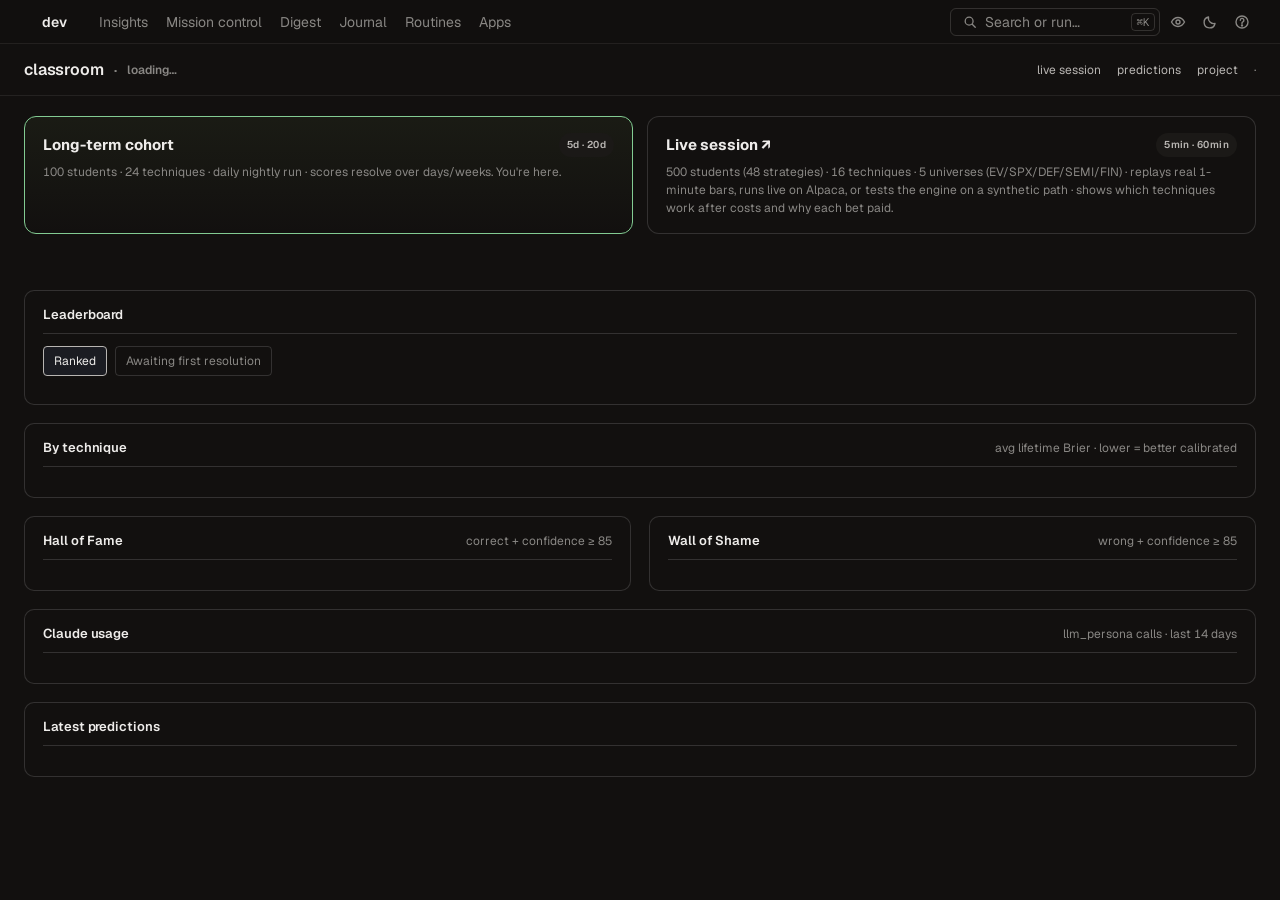
==== commit ddab3946: "Refresh: mission control, Insights landing page, System panel Snapshot of the private development re" ====
--- a/static/classroom.html
+++ b/static/classroom.html
@@ -1,12 +1,15 @@
 <!DOCTYPE html>
-<html lang="en" class="dark">
+<html lang="en" data-theme="dark">
 <head>
   <meta charset="UTF-8" />
   <meta name="viewport" content="width=device-width, initial-scale=1.0" />
   <title>classroom · forecasters</title>
   <link rel="icon" type="image/svg+xml" href="/static/favicon.svg" />
   <link rel="stylesheet" href="/static/style.css" />
+  <script src="/static/privacy.js?v=20261005a"></script>
+  <script src="/static/shell.js?v=20261005b"></script>
   <link rel="stylesheet" href="/static/classroom.css" />
+  <link rel="stylesheet" href="/static/tokens.css?v=20261005b" />
 </head>
 <body>
   <header class="topbar">
@@ -38,7 +41,7 @@
           <h2>Live session ↗</h2>
           <span class="cohort-tag">5min · 60min</span>
         </div>
-        <p class="muted small">500 students · 16 techniques · 5 universes (EV/SPX/DEF/SEMI/FIN) · runs live in your browser · paper P&amp;L, mock or Alpaca.</p>
+        <p class="muted small">500 students (48 strategies) · 16 techniques · 5 universes (EV/SPX/DEF/SEMI/FIN) · replays real 1-minute bars, runs live on Alpaca, or tests the engine on a synthetic path · shows which techniques work after costs and why each bet paid.</p>
       </a>
     </section>
 
--- a/static/style.css
+++ b/static/style.css
@@ -545,7 +545,7 @@
 
 .project-nav {
   display: grid;
-  grid-template-columns: repeat(auto-fill, minmax(240px, 1fr));
+  grid-template-columns: repeat(auto-fill, minmax(300px, 1fr));
   gap: 12px;
 }
 .proj-tile {
@@ -1140,3 +1140,267 @@
   color: var(--accent); cursor: pointer; text-decoration: underline;
 }
 button.linklike:disabled { color: var(--muted); cursor: wait; }
+
+/* ======================================================================
+   Index refresh (2026-09): week band, tiles, heatmap ramp, loose ends
+   ====================================================================== */
+:root {
+  --hm-0: #161d2d; --hm-1: #253a66; --hm-2: #3a5aa0; --hm-3: #5f88dd; --hm-4: #a9c6ff;
+  --complete: #8b98ad;
+}
+html.light {
+  --hm-0: #e9edf4; --hm-1: #c3d2f2; --hm-2: #8fabe6; --hm-3: #4f78d2; --hm-4: #1f44a8;
+}
+.num, .stat-v, .pt-age, .pt-progress, .le-n, .alloc-n, .hm-month, .hm-day { font-variant-numeric: tabular-nums; }
+
+/* ---- This week band ---- */
+.week-band { display: grid; grid-template-columns: minmax(0, 1.15fr) minmax(0, 1fr); gap: 16px; }
+@media (max-width: 1100px) { .week-band { grid-template-columns: 1fr; } }
+.stat-row { display: grid; grid-template-columns: repeat(2, minmax(0, 1fr)); gap: 12px; }
+@media (min-width: 640px) { .stat-row { grid-template-columns: repeat(4, minmax(0, 1fr)); } }
+@media (min-width: 1100px) { .stat-row { grid-template-columns: repeat(2, minmax(0, 1fr)); } }
+.stat {
+  position: relative; overflow: hidden;
+  background: var(--panel); border: 1px solid var(--border); border-radius: 12px;
+  padding: 16px 16px 14px; min-height: 104px;
+  display: flex; flex-direction: column; justify-content: flex-end;
+}
+.stat-v { font-size: 34px; font-weight: 650; line-height: 1; letter-spacing: -0.02em; color: var(--text); position: relative; }
+.stat.is-bad .stat-v { color: var(--warn); }
+.stat-k { font-size: 13px; color: var(--text); margin-top: 6px; position: relative; }
+.stat-sub { font-size: 11.5px; color: var(--muted); margin-top: 2px; position: relative; }
+.stat-spark { position: absolute; right: 0; bottom: 0; width: 62%; height: 60%; pointer-events: none; }
+.stat-spark-area { fill: var(--accent); fill-opacity: 0.10; }
+.stat-spark-line { fill: none; stroke: var(--accent); stroke-opacity: 0.45; stroke-width: 1.5; vector-effect: non-scaling-stroke; }
+
+.alloc-panel { padding: 16px 18px 14px; display: flex; flex-direction: column; }
+.alloc-panel .panel-head { margin-bottom: 12px; }
+.alloc-bar { display: flex; gap: 2px; height: 18px; border-radius: 6px; overflow: hidden; background: var(--panel-2); }
+.alloc-seg { display: block; flex: 0 0 auto; min-width: 3px; height: 100%; transition: filter 120ms; }
+.alloc-seg:hover { filter: brightness(1.25); }
+.alloc-empty { font-size: 13px; color: var(--muted); padding: 0 4px; line-height: 18px; }
+.alloc-legend { display: flex; flex-direction: column; gap: 5px; margin-top: 14px; }
+.alloc-item { display: grid; grid-template-columns: 9px minmax(70px, 140px) minmax(0, 1fr) 28px; align-items: center; gap: 10px; text-decoration: none; color: var(--text); font-size: 13px; }
+.alloc-item:hover .alloc-name { color: var(--accent); }
+.alloc-item.is-rest { color: var(--muted); }
+.alloc-swatch { width: 9px; height: 9px; border-radius: 2px; flex: none; }
+.alloc-swatch.is-rest { background: var(--border); }
+.alloc-name { overflow: hidden; text-overflow: ellipsis; white-space: nowrap; }
+.alloc-track { height: 6px; background: var(--panel-2); border-radius: 3px; overflow: hidden; }
+.alloc-track i { display: block; height: 100%; border-radius: 3px; background: var(--border); }
+.alloc-n { color: var(--muted); font-size: 12px; text-align: right; }
+
+/* ---- Project tiles ---- */
+.proj-tile {
+  position: relative; border-radius: 10px; padding: 11px 12px 11px 14px;
+  border-left: 3px solid var(--border);
+  transition: border-color 120ms, background 120ms;
+}
+.proj-tile:hover { transform: none; }
+.proj-tile.rail-red { border-left-color: var(--bad); }
+.proj-tile.rail-amber { border-left-color: var(--warn); }
+.proj-tile.rail-green { border-left-color: var(--accent-2); }
+.proj-tile.rail-complete { border-left-color: var(--complete); opacity: 0.85; }
+.pt-icon { width: 32px; height: 32px; font-size: 11px; border-radius: 7px; }
+.pt-top { display: flex; align-items: center; gap: 8px; min-width: 0; }
+.pt-name { flex: 1 1 auto; min-width: 0; overflow: hidden; text-overflow: ellipsis; white-space: nowrap; font-size: 13.5px; }
+.pt-age { font-size: 11px; color: var(--muted); flex: none; }
+.pt-top .pt-dot { margin-left: 2px; }
+.pt-bottom { display: flex; align-items: center; gap: 8px; margin-top: 6px; min-height: 14px; }
+.pt-bottom .pt-fw { flex: none; }
+.pt-goals { display: flex; gap: 2px; flex: 1 1 auto; height: 4px; min-width: 0; overflow: hidden; }
+.pt-goals i { flex: 1 1 0; background: var(--border); border-radius: 1px; min-width: 0; }
+.pt-goals i.on { background: var(--accent); }
+.pt-goals.is-solid i { flex-basis: 0; }
+.pt-progress { font-size: 11px; color: var(--muted); flex: none; }
+.pt-bottom .pt-fw { max-width: 40%; overflow: hidden; text-overflow: ellipsis; }
+.pt-spark { width: 64px; height: 26px; flex: none; margin-left: 2px; }
+.proj-tile { container-type: inline-size; }
+@container (max-width: 200px) { .pt-spark { display: none; } }
+.pt-spark path { fill: none; stroke: var(--accent); stroke-width: 1.4; stroke-linejoin: round; stroke-linecap: round; opacity: 0.8; }
+.pt-spark circle { fill: var(--accent); }
+.pt-dot { width: 8px; height: 8px; border-radius: 50%; flex: none; background: var(--accent-2); box-sizing: border-box; }
+.pt-dot.v-red { background: var(--bad); }
+.pt-dot.v-amber { background: var(--warn); }
+.pt-dot.v-complete { background: var(--complete); }
+.pt-dot.age-warm { opacity: 0.6; }
+.pt-dot.age-cold { background: transparent; border: 1.5px dashed currentColor; color: var(--muted); opacity: 0.9; }
+.pt-dot.age-cold.v-red { color: var(--bad); }
+.pt-dot.age-cold.v-amber { color: var(--warn); }
+.pt-dot.age-dead { background: var(--border); opacity: 1; }
+@media (max-width: 640px) { .pt-spark { display: none; } }
+
+/* ---- Loose ends ---- */
+.loose-ends { gap: 16px; }
+.loose-ends .panel { padding: 16px 18px 12px; }
+.le-list { list-style: none; margin: 0; padding: 0; }
+.le-row {
+  display: grid; grid-template-columns: 12px minmax(90px, auto) minmax(0, 1fr) auto;
+  gap: 10px; align-items: center;
+  padding: 7px 4px; text-decoration: none; color: inherit; font-size: 13px;
+  border-bottom: 1px solid var(--border);
+}
+.le-list li:last-child .le-row { border-bottom: none; }
+.le-row:hover .le-name { color: var(--accent); }
+.le-row .pt-dot { width: 8px; height: 8px; }
+.le-name { font-weight: 600; white-space: nowrap; }
+.le-note { color: var(--muted); overflow: hidden; text-overflow: ellipsis; white-space: nowrap; font-size: 12px; }
+.le-n { color: var(--muted); font-size: 12px; white-space: nowrap; }
+.le-mark { width: 8px; height: 8px; border-radius: 2px; background: var(--border); }
+.le-mark.is-ahead { background: var(--warn); }
+.le-empty { color: var(--muted); font-size: 13px; padding: 6px 4px 8px; }
+@media (max-width: 640px) { .le-row { grid-template-columns: 12px 1fr auto; } .le-note { display: none; } }
+
+/* ---- Heatmap: natural size, single-hue quantile ramp ---- */
+.heatmap-wrap svg { width: auto; max-width: 100%; height: auto; }
+.heatmap-cell.hm-0 { fill: var(--hm-0); }
+.heatmap-cell.hm-1 { fill: var(--hm-1); }
+.heatmap-cell.hm-2 { fill: var(--hm-2); }
+.heatmap-cell.hm-3 { fill: var(--hm-3); }
+.heatmap-cell.hm-4 { fill: var(--hm-4); }
+.heatmap-cell.today { stroke: var(--text); stroke-width: 1; }
+.heatmap-cell.clickable:hover { stroke: var(--text); stroke-width: 1; }
+.hm-month, .hm-day { font-size: 9.5px; fill: var(--muted); }
+
+.heatmap-body { display: flex; gap: 28px; align-items: flex-start; flex-wrap: wrap; }
+.heatmap-wrap { flex: 0 1 auto; min-width: 0; }
+.heatmap-side { flex: 1 1 180px; min-width: 180px; max-width: 320px; padding-top: 2px; }
+.hs-title { font-size: 12px; color: var(--muted); margin-bottom: 8px; }
+.hs-row { display: grid; grid-template-columns: 30px minmax(0, 1fr) 34px; gap: 10px; align-items: center; font-size: 12px; padding: 2px 0; }
+.hs-k { color: var(--muted); }
+.hs-row.is-best .hs-k, .hs-row.is-best .hs-n { color: var(--text); }
+.hs-bar { height: 8px; background: var(--panel-2); border-radius: 3px; overflow: hidden; }
+.hs-bar i { display: block; height: 100%; background: var(--hm-2); border-radius: 3px; }
+.hs-row.is-best .hs-bar i { background: var(--hm-3); }
+.hs-n { text-align: right; color: var(--muted); font-variant-numeric: tabular-nums; }
+
+/* punchcard beside the heatmap */
+.punch { display: block; max-width: 100%; height: auto; }
+.punch .pc { fill: var(--hm-3); }
+.hs-note { font-size: 11.5px; color: var(--muted); margin-top: 6px; }
+.heatmap-side { max-width: 360px; }
+
+/* focus strip inside the allocation panel */
+.focus-strip { margin-top: auto; padding-top: 14px; }
+.focus-head { display: flex; justify-content: space-between; align-items: baseline; font-size: 12px; color: var(--muted); margin-bottom: 6px; }
+.focus-cells { display: grid; grid-template-columns: repeat(14, minmax(0, 1fr)); gap: 3px; }
+.fc { height: 22px; border-radius: 4px; display: flex; align-items: center; justify-content: center; font-size: 11px; font-variant-numeric: tabular-nums; color: var(--text); background: var(--panel-2); }
+.fc.f0 { background: var(--panel-2); }
+.fc.f1 { background: var(--hm-1); }
+.fc.f2 { background: rgba(224,175,104,0.35); }
+.fc.f3 { background: rgba(247,118,142,0.35); }
+.focus-drift { margin-top: 8px; font-size: 12px; color: var(--warn); }
+.focus-drift a { color: inherit; }
+
+/* ---- ask bar ---- */
+.ask { display: flex; flex-direction: column; gap: 8px; }
+.ask-row { display: flex; align-items: center; gap: 10px; background: var(--panel); border: 1px solid var(--border); border-radius: 12px; padding: 6px 8px 6px 14px; }
+.ask-row:focus-within { border-color: var(--accent); }
+.ask-mark { color: var(--accent); font-size: 14px; }
+#ask-input { flex: 1; background: transparent; border: 0; color: var(--text); font-size: 14px; padding: 8px 0; outline: none; min-width: 0; }
+#ask-input::placeholder { color: var(--muted); }
+.ask-clear { background: transparent; border: 1px solid var(--border); color: var(--muted); font-size: 11px; padding: 4px 9px; border-radius: 6px; cursor: pointer; }
+.ask-clear:hover { color: var(--text); border-color: var(--accent); }
+.ask-chips { display: flex; flex-wrap: wrap; gap: 6px; padding: 0 2px; }
+.ask-chip { background: transparent; border: 1px solid var(--border); color: var(--muted); font-size: 11.5px; padding: 3px 10px; border-radius: 999px; cursor: pointer; }
+.ask-chip:hover { color: var(--text); border-color: var(--accent); }
+.ask-out { background: var(--panel); border: 1px solid var(--border); border-radius: 12px; padding: 4px 16px; }
+.ask-thread { max-height: 320px; overflow-y: auto; display: flex; flex-direction: column; gap: 8px; padding: 8px 0; }
+.ask-q { color: var(--muted); font-size: 13px; }
+.ask-q::before { content: '› '; color: var(--accent); }
+.ask-a { font-size: 13.5px; line-height: 1.5; max-width: 80ch; }
+.ask-a p { margin: 0 0 6px; } .ask-a p:last-child { margin: 0; }
+.ask-a ul, .ask-a ol { margin: 4px 0 6px 18px; padding: 0; }
+.ask-a code { background: var(--code-bg); padding: 1px 5px; border-radius: 4px; font-size: 12px; }
+.ask-a a { color: var(--accent); }
+.ask-a.error { color: var(--bad); }
+.ask-dots i { display: inline-block; width: 5px; height: 5px; border-radius: 50%; background: var(--muted); margin-right: 4px; animation: askdot 1.1s infinite ease-in-out; }
+.ask-dots i:nth-child(2) { animation-delay: .15s; } .ask-dots i:nth-child(3) { animation-delay: .3s; }
+@keyframes askdot { 0%, 80%, 100% { opacity: .25; } 40% { opacity: 1; } }
+@media (prefers-reduced-motion: reduce) { .ask-dots i { animation: none; opacity: .6; } }
+.topnav-btn { background: transparent; border: 0; color: var(--accent); font-size: 12px; cursor: pointer; padding: 0; font: inherit; font-size: 12px; }
+.topnav-btn:hover { text-decoration: underline; }
+
+
+/* ---- weekly review ---- */
+.review { background: var(--panel); border: 1px solid var(--border); border-radius: 12px; padding: 0 16px; }
+.review[hidden] { display: none; }
+.review summary { cursor: pointer; list-style: none; display: flex; align-items: baseline; gap: 12px; padding: 12px 0; }
+.review summary::-webkit-details-marker { display: none; }
+.review summary::before { content: '▸'; color: var(--muted); font-size: 11px; }
+.review[open] summary::before { content: '▾'; }
+.review-title { font-size: 12.5px; font-weight: 700; text-transform: uppercase; letter-spacing: 0.08em; color: var(--muted); }
+.review-body { margin: 0; padding: 0 0 14px 22px; font-size: 13.5px; line-height: 1.55; max-width: 90ch; }
+.review-body li { margin: 2px 0; }
+.review-body a { color: var(--accent); text-decoration: none; }
+
+/* ---- rhythm: maker blocks + code frequency ---- */
+.rhythm { gap: 16px; }
+.rhythm .panel { padding: 16px 18px 14px; }
+.blocks-stats { display: grid; grid-template-columns: repeat(3, minmax(0, 1fr)); gap: 12px; margin-bottom: 14px; }
+.bk-v { display: block; font-size: 22px; font-weight: 650; letter-spacing: -0.01em; font-variant-numeric: tabular-nums; line-height: 1.1; }
+.bk-k { display: block; font-size: 11.5px; color: var(--muted); margin-top: 3px; }
+.blocks-hist { display: flex; flex-direction: column; gap: 5px; }
+.bk-row { display: grid; grid-template-columns: 64px minmax(0, 1fr) 28px; gap: 10px; align-items: center; font-size: 12px; }
+.bk-label { color: var(--muted); }
+.bk-bar { height: 8px; background: var(--panel-2); border-radius: 3px; overflow: hidden; }
+.bk-bar i { display: block; height: 100%; background: var(--hm-2); border-radius: 3px; }
+.bk-n { text-align: right; color: var(--muted); font-variant-numeric: tabular-nums; }
+.cf { display: block; width: 100%; height: 96px; }
+.cf-axis { stroke: var(--border); stroke-width: 1; }
+rect.cf-add { fill: var(--hm-3); }
+rect.cf-del { fill: var(--bad); fill-opacity: 0.55; }
+.cf-legend { display: flex; gap: 16px; font-size: 12px; color: var(--text); margin-top: 8px; flex-wrap: wrap; }
+.cf-legend i { display: inline-block; width: 9px; height: 9px; border-radius: 2px; margin-right: 6px; vertical-align: -1px; }
+.cf-legend i.cf-add { background: var(--hm-3); } .cf-legend i.cf-del { background: var(--bad); opacity: 0.55; }
+.ships { margin-top: 12px; border-top: 1px solid var(--border); padding-top: 10px; display: flex; flex-direction: column; gap: 4px; }
+.ships-title { font-size: 12px; color: var(--muted); margin-bottom: 2px; }
+.ship { display: grid; grid-template-columns: minmax(90px, auto) minmax(0, 1fr) auto; gap: 10px; font-size: 12.5px; text-decoration: none; color: inherit; }
+.ship-proj { font-weight: 600; } .ship-tag { font-family: "SF Mono", Menlo, monospace; font-size: 12px; color: var(--accent); }
+
+/* first-visit placeholder so the week band does not push tiles down when it arrives */
+.week-band.skeleton .stat-row::before, .week-band.skeleton .stat-row::after { content: ''; display: block; min-height: 104px; border-radius: 12px; background: var(--panel); border: 1px solid var(--border); }
+.week-band.skeleton .stat-row { grid-template-columns: repeat(2, minmax(0, 1fr)); }
+.week-band.skeleton .stat-row::before { grid-column: 1 / -1; min-height: 220px; }
+.week-band.skeleton .stat-row::after { display: none; }
+.week-band.skeleton .alloc-panel { min-height: 220px; }
+
+/* ---- work with Claude (project page) ---- */
+.claude-actions { display: flex; gap: 8px; flex-wrap: wrap; align-items: center; margin-bottom: 12px; }
+#claude-status.bad { color: var(--bad); }
+.claude-sessions { list-style: none; margin: 0; padding: 0; }
+.cs-row { display: flex; align-items: center; gap: 12px; padding: 8px 0; border-bottom: 1px solid var(--border); }
+.cs-row:last-child { border-bottom: 0; }
+.cs-main { min-width: 0; flex: 1; }
+.cs-title { font-size: 13.5px; font-weight: 600; white-space: nowrap; overflow: hidden; text-overflow: ellipsis; }
+.cs-meta { font-size: 11.5px; margin-top: 2px; }
+.cs-resume { flex: none; background: transparent; border: 1px solid var(--border); color: var(--accent); font: inherit; font-size: 11.5px; padding: 3px 9px; border-radius: 6px; cursor: pointer; }
+.cs-resume:hover { border-color: var(--accent); }
+.cs-empty { font-size: 13px; padding: 4px 0; }
+
+/* ---- private mode: personal text blurred, everything stays clickable; hover to peek ----
+   The look: frosted and desaturated with a faint accent glow and hairline scanlines, so a
+   blurred name reads as deliberately redacted rather than out of focus. Blocks (digests,
+   logs, threads) get the same treatment plus a slow scan sweep. */
+html.private .pv, html.private .pv-block {
+  filter: blur(5px) saturate(.35) brightness(1.08);
+  opacity: .82;
+  text-shadow: 0 0 10px rgba(122, 162, 247, .55);
+  transition: filter .25s ease, opacity .25s ease, text-shadow .25s ease;
+  user-select: none;
+}
+html.private .pv-block { filter: blur(6px) saturate(.35) brightness(1.05); position: relative; overflow: hidden; }
+html.private .pv-block::after {
+  content: ""; position: absolute; inset: 0; pointer-events: none;
+  background:
+    repeating-linear-gradient(180deg, transparent 0 3px, rgba(122, 162, 247, .07) 3px 4px),
+    linear-gradient(180deg, transparent 0%, rgba(122, 162, 247, .16) 50%, transparent 100%);
+  background-size: 100% 100%, 100% 240px;
+  background-repeat: repeat, no-repeat;
+  animation: pv-sweep 6s linear infinite;
+}
+@keyframes pv-sweep { from { background-position: 0 0, 0 -240px; } to { background-position: 0 0, 0 calc(100% + 240px); } }
+html.private .pv:hover, html.private .pv:focus-within, html.private .pv-block:hover { filter: none; opacity: 1; text-shadow: none; user-select: auto; }
+html.private .pv-block:hover::after { animation: none; background: none; }
+@media (prefers-reduced-motion: reduce) { html.private .pv-block::after { animation: none; } }
+#privacy-toggle[aria-pressed="true"] { box-shadow: 0 0 0 1px currentColor inset; }
--- a/static/tokens.css
+++ b/static/tokens.css
@@ -0,0 +1,400 @@
+/* Design tokens and the shared shell for every page.
+
+   One rule drives the palette: color means something needs you. Red marks
+   what is broken, amber what waits on a decision; everything else, including
+   what is fine, is warm gray. There is no brand accent.
+
+   Pages built on style.css (insights, project, digest, journal...) pick these
+   up through the legacy aliases at the bottom. */
+
+@font-face {
+  font-family: "Geist";
+  src: url("/static/fonts/Geist-Variable.woff2") format("woff2");
+  font-weight: 100 900;
+  font-display: swap;
+}
+@font-face {
+  font-family: "Geist Mono";
+  src: url("/static/fonts/GeistMono-Variable.woff2") format("woff2");
+  font-weight: 100 900;
+  font-display: swap;
+}
+
+:root {
+  --font-sans: "Geist", ui-sans-serif, system-ui, -apple-system, "Segoe UI", sans-serif;
+  --font-mono: "Geist Mono", ui-monospace, "SF Mono", Menlo, monospace;
+
+  /* type: 13/20 is the interface; 22/30 is reserved for the readout */
+  --fs-11: 11px; --lh-11: 16px;
+  --fs-12: 12px; --lh-12: 16px;
+  --fs-13: 13px; --lh-13: 20px;
+  --fs-14: 14px; --lh-14: 22px;
+  --fs-16: 16px; --lh-16: 24px;
+  --fs-22: 22px; --lh-22: 30px;
+
+  /* 4 px grid */
+  --s-1: 4px; --s-2: 8px; --s-3: 12px; --s-4: 16px; --s-5: 24px; --s-6: 32px; --s-7: 48px;
+  --r-1: 4px; --r-2: 6px; --r-3: 10px; --r-4: 14px;
+  --row: 32px;
+  --bar: 44px;
+
+  --ease: cubic-bezier(.23, 1, .32, 1);
+  --t-fast: 120ms;
+  --t-med: 180ms;
+  --t-sheet: 220ms;
+}
+
+/* dark is the default; light only when asked for */
+:root,
+:root[data-theme="dark"] {
+  color-scheme: dark;
+  --bg:        oklch(0.175 0.004 75);
+  --bg-raised: oklch(0.212 0.004 75);
+  --bg-hover:  oklch(0.215 0.005 75);
+  --bg-select: oklch(0.252 0.006 75);
+  --line:        oklch(1 0 0 / 0.075);
+  --line-strong: oklch(1 0 0 / 0.14);
+  --ink:   oklch(0.945 0.004 80);
+  --ink-2: oklch(0.775 0.006 80);
+  --ink-3: oklch(0.625 0.006 80);
+  --ink-4: oklch(0.43 0.005 80);  /* rules and inactive marks, never text you must read */
+  --bad:     oklch(0.72 0.15 27);
+  --bad-bg:  oklch(0.72 0.15 27 / 0.12);
+  --attn:    oklch(0.82 0.13 78);
+  --attn-bg: oklch(0.82 0.13 78 / 0.11);
+  --ok:      oklch(0.78 0.11 150);
+  --add:     oklch(0.78 0.08 150);
+  --del:     oklch(0.72 0.09 27);
+  --scrim:   oklch(0 0 0 / 0.45);
+  --shadow:  0 16px 40px oklch(0 0 0 / 0.42), 0 2px 8px oklch(0 0 0 / 0.28);
+}
+
+:root[data-theme="light"] {
+  color-scheme: light;
+  --bg:        oklch(0.985 0.002 80);
+  --bg-raised: oklch(1 0 0);
+  --bg-hover:  oklch(0.962 0.003 80);
+  --bg-select: oklch(0.935 0.004 80);
+  --line:        oklch(0.25 0.01 80 / 0.10);
+  --line-strong: oklch(0.25 0.01 80 / 0.18);
+  --ink:   oklch(0.235 0.006 80);
+  --ink-2: oklch(0.42 0.006 80);
+  --ink-3: oklch(0.515 0.006 80);
+  --ink-4: oklch(0.80 0.004 80);
+  --bad:     oklch(0.53 0.19 27);
+  --bad-bg:  oklch(0.53 0.19 27 / 0.08);
+  --attn:    oklch(0.56 0.125 62);
+  --attn-bg: oklch(0.72 0.14 75 / 0.16);
+  --ok:      oklch(0.50 0.13 150);
+  --add:     oklch(0.48 0.11 150);
+  --del:     oklch(0.52 0.15 27);
+  --scrim:   oklch(0.2 0.01 80 / 0.22);
+  --shadow:  0 16px 40px oklch(0.25 0.01 80 / 0.16), 0 2px 8px oklch(0.25 0.01 80 / 0.08);
+}
+
+/* ---------- base ---------- */
+
+*, *::before, *::after { box-sizing: border-box; }
+html {
+  background: var(--bg);
+  color: var(--ink);
+  font-family: var(--font-sans);
+  font-size: var(--fs-13);
+  line-height: var(--lh-13);
+  font-variant-numeric: tabular-nums;
+  -webkit-font-smoothing: antialiased;
+  text-rendering: optimizeLegibility;
+}
+body { margin: 0; background: var(--bg); color: var(--ink); }
+::selection { background: var(--bg-select); }
+:focus-visible { outline: 2px solid var(--ink-2); outline-offset: 2px; border-radius: var(--r-1); }
+a { color: inherit; }
+button { font: inherit; color: inherit; }
+code, kbd, pre, samp, .mono { font-family: var(--font-mono); }
+[hidden] { display: none !important; }
+
+kbd {
+  display: inline-block;
+  min-width: 18px;
+  padding: 0 4px;
+  font-size: var(--fs-11);
+  line-height: 16px;
+  text-align: center;
+  color: var(--ink-3);
+  border: 1px solid var(--line-strong);
+  border-radius: var(--r-1);
+  background: transparent;
+}
+
+/* status marks: a shape and a color, so neither carries the meaning alone */
+.mark { display: inline-grid; place-items: center; width: 16px; height: 16px; flex: none; font-size: 10px; line-height: 1; color: var(--ink-3); }
+.mark svg { width: 10px; height: 10px; display: block; }
+.mark.broken { color: var(--bad); }
+.mark.needs { color: var(--attn); }
+.mark.drift, .mark.idle { color: var(--ink-3); }
+.mark.working { color: var(--ink-2); }
+
+.btn {
+  display: inline-flex; align-items: center; gap: var(--s-2);
+  height: 28px; padding: 0 var(--s-3);
+  border: 1px solid var(--line-strong); border-radius: var(--r-2);
+  background: transparent; color: var(--ink);
+  font-size: var(--fs-13); cursor: pointer; text-decoration: none; white-space: nowrap;
+}
+.btn:hover { background: var(--bg-hover); }
+.btn.primary { background: var(--ink); color: var(--bg); border-color: var(--ink); }
+.btn.primary:hover { background: var(--ink-2); border-color: var(--ink-2); }
+.btn kbd { border-color: currentColor; color: inherit; opacity: .6; }
+.icon-btn {
+  display: inline-grid; place-items: center; width: 28px; height: 28px; padding: 0;
+  border: 0; border-radius: var(--r-2); background: transparent; color: var(--ink-3); cursor: pointer;
+}
+.icon-btn:hover { color: var(--ink); background: var(--bg-hover); }
+.icon-btn svg { width: 16px; height: 16px; }
+.link-btn { border: 0; padding: 0; background: none; color: var(--ink-3); cursor: pointer; text-decoration: underline; text-underline-offset: 3px; text-decoration-color: var(--ink-4); }
+.link-btn:hover { color: var(--ink); }
+
+/* ---------- shell bar ---------- */
+
+.shell {
+  position: sticky; top: 0; z-index: 40;
+  display: flex; align-items: center; gap: var(--s-5);
+  height: var(--bar); padding: 0 var(--s-5);
+  background: color-mix(in oklch, var(--bg) 86%, transparent);
+  -webkit-backdrop-filter: blur(12px); backdrop-filter: blur(12px);
+  border-bottom: 1px solid var(--line);
+}
+.shell-mark {
+  display: flex; align-items: center; gap: var(--s-2);
+  color: var(--ink); font-weight: 600; letter-spacing: -0.01em; text-decoration: none;
+}
+.shell-mark .mark { width: 10px; height: 10px; }
+.shell-links { display: flex; align-items: center; gap: 2px; min-width: 0; }
+.shell-links > a, .shell-apps > button {
+  padding: 4px var(--s-2); border: 0; border-radius: var(--r-2);
+  color: var(--ink-3); background: none; text-decoration: none; cursor: pointer; white-space: nowrap;
+}
+.shell-links > a:hover, .shell-apps > button:hover, .shell-apps > button[aria-expanded="true"] { color: var(--ink); background: var(--bg-hover); }
+.shell-links > a[aria-current="page"] { color: var(--ink); }
+.nav-count { margin-left: 6px; font-size: var(--fs-12); color: var(--attn); }
+.nav-count.broken { color: var(--bad); }
+.shell-apps { position: relative; }
+.shell-menu {
+  position: absolute; top: calc(100% + 6px); left: 0; z-index: 60; min-width: 200px; padding: var(--s-1);
+  background: var(--bg-raised); border: 1px solid var(--line-strong); border-radius: var(--r-3); box-shadow: var(--shadow);
+}
+.shell-menu a { display: flex; justify-content: space-between; gap: var(--s-4); padding: 6px var(--s-2); border-radius: var(--r-2); color: var(--ink-2); text-decoration: none; }
+.shell-menu a:hover, .shell-menu a:focus-visible { background: var(--bg-hover); color: var(--ink); outline: none; }
+.shell-menu .menu-note { color: var(--ink-3); }
+.shell-tools { margin-left: auto; display: flex; align-items: center; gap: var(--s-1); }
+.shell-search {
+  display: flex; align-items: center; gap: var(--s-2);
+  height: 28px; min-width: 210px; padding: 0 var(--s-1) 0 var(--s-3);
+  border: 1px solid var(--line-strong); border-radius: var(--r-2); background: transparent;
+  color: var(--ink-3); cursor: pointer; text-align: left;
+}
+.shell-search:hover { color: var(--ink-2); background: var(--bg-hover); }
+.shell-search span { flex: 1; }
+.shell-search svg { width: 14px; height: 14px; }
+html:not(.private) .eye-closed, html.private .eye-open { display: none; }
+html[data-theme="light"] .theme-moon, html:not([data-theme="light"]) .theme-sun { display: none; }
+
+@media (max-width: 760px) {
+  .shell { gap: var(--s-3); padding: 0 var(--s-4); }
+  .shell-links > a:not([aria-current="page"]) { display: none; }
+  .shell-search { min-width: 0; }
+  .shell-search span, .shell-search kbd { display: none; }
+}
+
+/* ---------- palette ---------- */
+
+.overlay { position: fixed; inset: 0; z-index: 80; background: var(--scrim); }
+.cmdk {
+  position: fixed; z-index: 90; top: 14vh; left: 50%; transform: translateX(-50%);
+  width: min(640px, calc(100vw - 32px)); max-height: 70vh;
+  display: flex; flex-direction: column;
+  background: var(--bg-raised); border: 1px solid var(--line-strong); border-radius: var(--r-4); box-shadow: var(--shadow);
+  overflow: hidden;
+}
+.cmdk-input {
+  height: 48px; padding: 0 var(--s-4); border: 0; border-bottom: 1px solid var(--line);
+  background: transparent; color: var(--ink); font: inherit; font-size: var(--fs-14); outline: none;
+}
+.cmdk-input::placeholder { color: var(--ink-3); }
+.cmdk-list { list-style: none; margin: 0; padding: var(--s-1); overflow: auto; }
+.cmdk-group { padding: var(--s-2) var(--s-2) var(--s-1); color: var(--ink-3); font-size: var(--fs-12); }
+.cmdk-item {
+  display: grid; grid-template-columns: minmax(0, 1fr) auto; align-items: center; gap: var(--s-3);
+  height: 36px; padding: 0 var(--s-2); border-radius: var(--r-2); color: var(--ink-2); cursor: pointer;
+}
+.cmdk-item .pi-label { color: var(--ink); overflow: hidden; text-overflow: ellipsis; white-space: nowrap; }
+.cmdk-item .pi-detail { color: var(--ink-3); margin-left: var(--s-2); }
+.cmdk-item[aria-selected="true"] { background: var(--bg-select); }
+.cmdk-foot { display: flex; gap: var(--s-4); padding: var(--s-2) var(--s-4); border-top: 1px solid var(--line); color: var(--ink-3); font-size: var(--fs-12); }
+.cmdk-empty { padding: var(--s-5) var(--s-4); color: var(--ink-3); }
+.cmdk-answer { padding: var(--s-4); overflow: auto; color: var(--ink-2); font-size: var(--fs-14); line-height: var(--lh-14); }
+.cmdk-answer .q { color: var(--ink); font-weight: 500; margin-bottom: var(--s-3); }
+.cmdk-answer p { margin: 0 0 var(--s-3); }
+.cmdk-answer ul, .cmdk-answer ol { margin: 0 0 var(--s-3); padding-left: 20px; }
+.cmdk-answer code { font-size: var(--fs-12); }
+
+/* ---------- side sheet (space to preview) ---------- */
+
+.sheet {
+  position: fixed; z-index: 70; top: var(--bar); right: 0; bottom: 0;
+  width: min(600px, 100vw); display: flex; flex-direction: column;
+  background: var(--bg-raised); border-left: 1px solid var(--line-strong); box-shadow: var(--shadow);
+  transform: translateX(0); transition: transform var(--t-sheet) var(--ease);
+}
+.sheet[data-state="closed"] { transform: translateX(100%); visibility: hidden; }
+.sheet-head { display: flex; align-items: flex-start; gap: var(--s-3); padding: var(--s-4) var(--s-5); border-bottom: 1px solid var(--line); }
+.sheet-head h3 { flex: 1; margin: 0; font-size: var(--fs-16); line-height: var(--lh-16); font-weight: 600; letter-spacing: -0.01em; }
+.sheet-head .sub { display: block; margin-top: 2px; font-size: var(--fs-12); line-height: var(--lh-12); font-weight: 400; color: var(--ink-3); letter-spacing: 0; }
+.sheet-body { flex: 1; overflow: auto; padding: var(--s-4) var(--s-5) var(--s-7); }
+.sheet-body h4 { margin: var(--s-5) 0 var(--s-2); font-size: var(--fs-13); font-weight: 600; }
+.sheet-body h4:first-child { margin-top: 0; }
+.sheet-body p { margin: 0 0 var(--s-3); color: var(--ink-2); }
+.sheet-actions { display: flex; flex-wrap: wrap; gap: var(--s-2); margin: var(--s-3) 0 var(--s-4); }
+.sheet .facts { display: grid; grid-template-columns: max-content 1fr; gap: var(--s-1) var(--s-4); margin: 0 0 var(--s-4); }
+.sheet .facts dt { color: var(--ink-3); }
+.sheet .facts dd { margin: 0; color: var(--ink); overflow-wrap: anywhere; }
+.cmd {
+  display: flex; align-items: center; gap: var(--s-2); margin: 0 0 var(--s-2);
+  padding: 6px var(--s-2) 6px var(--s-3); border: 1px solid var(--line); border-radius: var(--r-2);
+  font-family: var(--font-mono); font-size: var(--fs-12); color: var(--ink-2);
+}
+.cmd code { flex: 1; overflow-x: auto; white-space: pre; }
+.logtail, .diff {
+  margin: 0; padding: var(--s-3); max-height: 520px; overflow: auto;
+  border: 1px solid var(--line); border-radius: var(--r-2);
+  font-family: var(--font-mono); font-size: var(--fs-12); line-height: 18px; color: var(--ink-2); white-space: pre;
+}
+.diff .add { color: var(--add); }
+.diff .del { color: var(--del); }
+.diff .hunk { color: var(--ink-3); }
+.diff .file { color: var(--ink); font-weight: 600; }
+
+/* ---------- toasts, help ---------- */
+
+.sh-toasts { position: fixed; z-index: 95; left: var(--s-5); bottom: 44px; display: flex; flex-direction: column; gap: var(--s-2); pointer-events: none; }
+.sh-toast {
+  display: flex; align-items: center; gap: var(--s-4);
+  min-width: 240px; max-width: 420px; padding: var(--s-2) var(--s-3) var(--s-2) var(--s-4);
+  background: var(--bg-raised); border: 1px solid var(--line-strong); border-radius: var(--r-3); box-shadow: var(--shadow);
+  color: var(--ink); pointer-events: auto;
+}
+.sh-toast span { flex: 1; }
+.sh-toast.broken span { color: var(--bad); }
+
+.help {
+  position: fixed; z-index: 90; top: 12vh; left: 50%; transform: translateX(-50%);
+  width: min(640px, calc(100vw - 32px)); max-height: 76vh; overflow: auto; padding: var(--s-5);
+  background: var(--bg-raised); border: 1px solid var(--line-strong); border-radius: var(--r-4); box-shadow: var(--shadow);
+}
+.help h3 { margin: 0 0 var(--s-4); font-size: var(--fs-16); font-weight: 600; }
+.help-cols { display: grid; grid-template-columns: 1fr 1fr; gap: var(--s-5); }
+.help h4 { margin: 0 0 var(--s-2); color: var(--ink-3); font-size: var(--fs-12); font-weight: 500; }
+.help dl { display: grid; grid-template-columns: max-content 1fr; gap: 6px var(--s-3); margin: 0; }
+.help dt { text-align: right; white-space: nowrap; }
+.help dd { margin: 0; color: var(--ink-2); }
+@media (max-width: 640px) { .help-cols { grid-template-columns: 1fr; } }
+
+/* key hints along the bottom of keyboard-driven pages */
+.keybar {
+  position: fixed; z-index: 30; left: 0; right: 0; bottom: 0;
+  display: flex; flex-wrap: wrap; align-items: center; gap: 2px var(--s-4);
+  min-height: 28px; padding: 4px var(--s-5);
+  background: color-mix(in oklch, var(--bg) 92%, transparent);
+  -webkit-backdrop-filter: blur(8px); backdrop-filter: blur(8px);
+  border-top: 1px solid var(--line); color: var(--ink-3); font-size: var(--fs-12);
+}
+.keybar span { display: inline-flex; align-items: center; gap: 6px; }
+.keybar .spacer { flex: 1; }
+
+/* private mode (static/privacy.js): personal text frosted and desaturated so it
+   reads as deliberately redacted, not out of focus; hover peeks. Blocks
+   (digests, logs, diffs) also get hairline scanlines. Neutral ink, since the
+   palette has no accent to glow with. */
+html.private .pv, html.private .pv-block {
+  filter: blur(5px) saturate(.3) brightness(1.06);
+  opacity: .82;
+  text-shadow: 0 0 10px color-mix(in oklch, var(--ink) 40%, transparent);
+  transition: filter var(--t-med) ease, opacity var(--t-med) ease, text-shadow var(--t-med) ease;
+  user-select: none;
+}
+html.private .pv-block { filter: blur(6px) saturate(.3) brightness(1.04); position: relative; overflow: hidden; }
+html.private .pv-block::after {
+  content: ""; position: absolute; inset: 0; pointer-events: none;
+  background:
+    repeating-linear-gradient(180deg, transparent 0 3px, color-mix(in oklch, var(--ink) 7%, transparent) 3px 4px),
+    linear-gradient(180deg, transparent 0%, color-mix(in oklch, var(--ink) 12%, transparent) 50%, transparent 100%);
+  background-size: 100% 100%, 100% 240px;
+  background-repeat: repeat, no-repeat;
+  animation: pv-sweep 6s linear infinite;
+}
+@keyframes pv-sweep { from { background-position: 0 0, 0 -240px; } to { background-position: 0 0, 0 calc(100% + 240px); } }
+html.private .pv:hover, html.private .pv:focus-within, html.private .pv-block:hover { filter: none; opacity: 1; text-shadow: none; user-select: auto; }
+html.private .pv-block:hover::after { animation: none; background: none; }
+#privacy-toggle[aria-pressed="true"] { color: var(--ink); background: var(--bg-select); }
+
+@media (prefers-reduced-motion: reduce) {
+  *, *::before, *::after { transition-duration: 0ms !important; animation-duration: 0ms !important; }
+  html.private .pv-block::after { animation: none; }
+}
+
+/* ---------- legacy pages (style.css) ----------
+   Their variables, pointed at the tokens, so every older page follows the
+   same palette and theme switch. Same specificity as the blocks above, and
+   later, so these win over style.css's :root / html.light. */
+
+:root, :root[data-theme="dark"], :root[data-theme="light"] {
+  --panel: var(--bg);
+  --panel-2: var(--bg-hover);
+  --border: var(--line-strong);
+  --text: var(--ink);
+  --muted: var(--ink-3);
+  --accent: var(--ink-2);
+  --accent-2: var(--ok);
+  --warn: var(--attn);
+  --code-bg: var(--bg-hover);
+}
+:root, :root[data-theme="dark"] {
+  --hm-0: oklch(0.22 0.004 75); --hm-1: oklch(0.36 0.006 80); --hm-2: oklch(0.52 0.008 80);
+  --hm-3: oklch(0.70 0.008 80); --hm-4: oklch(0.90 0.006 80);
+}
+:root[data-theme="light"] {
+  --hm-0: oklch(0.94 0.003 80); --hm-1: oklch(0.84 0.005 80); --hm-2: oklch(0.68 0.007 80);
+  --hm-3: oklch(0.50 0.008 80); --hm-4: oklch(0.30 0.008 80);
+}
+html.shell-on body { font-family: var(--font-sans); background: var(--bg); color: var(--ink); }
+html.shell-on .topbar {
+  position: static; height: auto; min-height: 52px; padding: var(--s-3) var(--s-5);
+  background: transparent; border-bottom: 1px solid var(--line); backdrop-filter: none;
+}
+html.shell-on .topbar .brand-text { font-size: var(--fs-16); font-weight: 600; letter-spacing: -0.01em; }
+html.shell-on .topbar .back-link,
+html.shell-on .topbar .theme-toggle,
+html.shell-on .topbar .dot.pulse { display: none; }
+html.shell-on .panel { border-radius: var(--r-3); box-shadow: none; }
+html.shell-on code, html.shell-on pre, html.shell-on kbd { font-family: var(--font-mono); }
+/* style.css set its labels in tracked capitals; with the shell they read in
+   sentence case at text weight, like the home page */
+html.shell-on * { text-transform: none !important; }
+html.shell-on .panel-head h2 { font-size: var(--fs-13); font-weight: 600; letter-spacing: -0.005em; color: var(--ink); }
+
+/* data freshness (Insights): one line under the header, the full list at the bottom */
+.fresh-strip { display: flex; align-items: center; gap: var(--s-2); margin: 0 0 var(--s-4); color: var(--ink-3); }
+.fresh-strip .mark { margin-right: 2px; }
+.fresh-table { width: 100%; border-collapse: collapse; }
+.fresh-table td { padding: 8px var(--s-2); border-bottom: 1px solid var(--line); vertical-align: top; }
+.fresh-table tr:last-child td { border-bottom: 0; }
+.fresh-table .lead { width: 20px; padding-right: 0; }
+.fresh-table .name { color: var(--ink); }
+.fresh-table .sub { display: block; max-width: 92ch; margin-top: 2px; color: var(--ink-3); font-size: var(--fs-12); line-height: var(--lh-12); }
+.fresh-table .num { text-align: right; white-space: nowrap; color: var(--ink-2); width: 1%; }
+.fresh-table .act { text-align: right; white-space: nowrap; width: 1%; }
+.fresh-table .btn { height: 24px; padding: 0 var(--s-2); font-size: var(--fs-12); }
+.fresh-table tr.fresh-ok .name, .fresh-table tr.fresh-info .name { color: var(--ink-2); }
+html.shell-on .svc-dot.parked { background: var(--ink-4); box-shadow: none; }
+html.shell-on .svc.parked .svc-name { color: var(--ink-3); }
+
